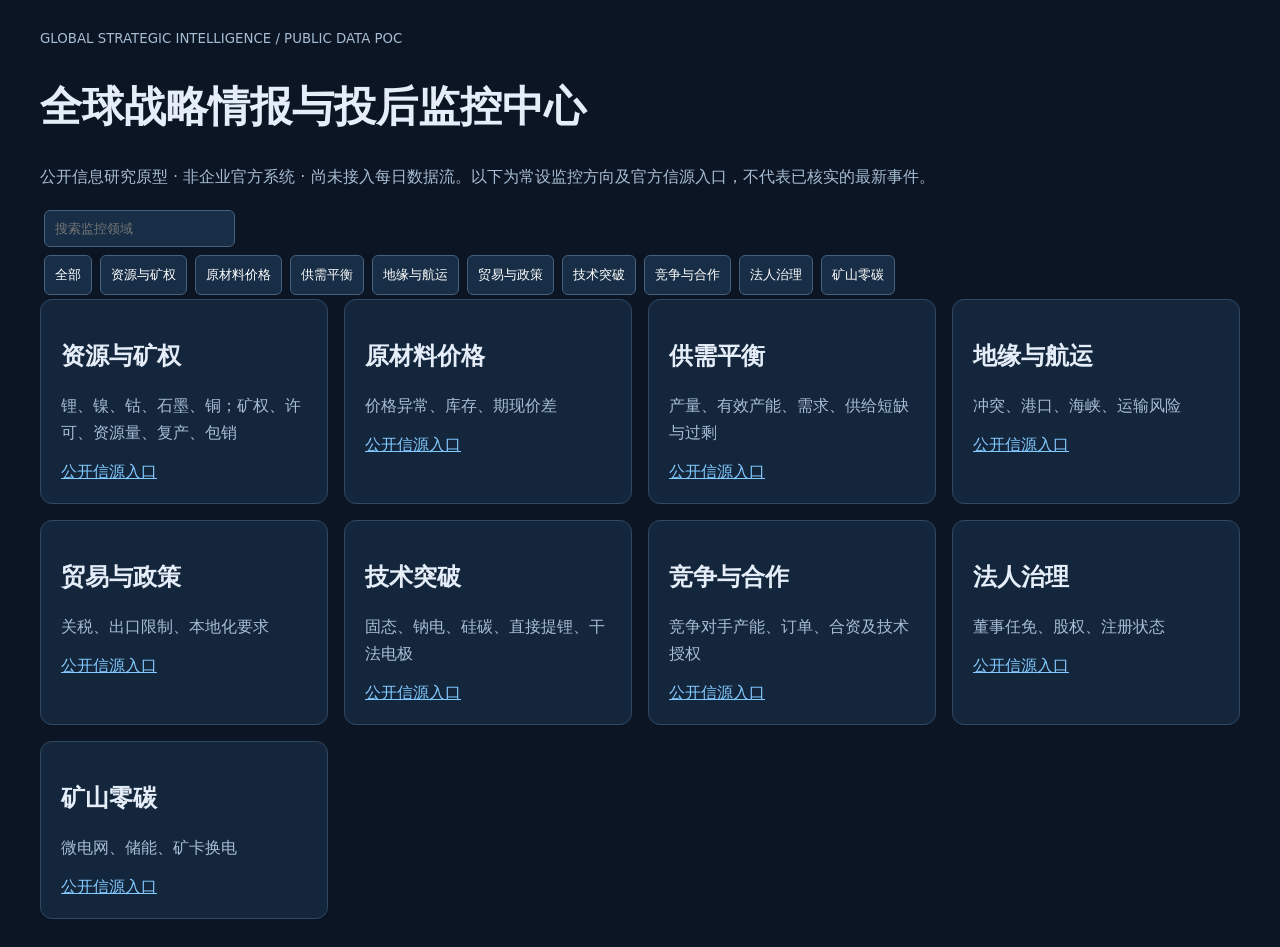
==== index.html @ 92209fee "Initialize public strategic intelligence dashboard" ====
<!doctype html><html lang="zh-CN"><meta charset="utf-8"><meta name="viewport" content="width=device-width,initial-scale=1"><title>全球战略情报中心</title><style>body{background:#0b1524;color:#e4edf8;font:16px system-ui;margin:0}main{max-width:1200px;margin:auto;padding:28px}small,p{color:#a8bdd3;line-height:1.7}h1{font-size:clamp(25px,4vw,42px)}section{display:grid;grid-template-columns:repeat(auto-fit,minmax(260px,1fr));gap:16px}article{background:#14263c;border:1px solid #304962;padding:20px;border-radius:12px}a{color:#83caff}button,input{background:#182e46;color:white;border:1px solid #45617e;padding:10px;border-radius:6px;margin:4px}button{cursor:pointer}</style><main><small>GLOBAL STRATEGIC INTELLIGENCE / PUBLIC DATA POC</small><h1>全球战略情报与投后监控中心</h1><p>公开信息研究原型 · 非企业官方系统 · 尚未接入每日数据流。以下为常设监控方向及官方信源入口，不代表已核实的最新事件。</p><input id="q" placeholder="搜索监控领域"><nav id="nav"></nav><section id="out"></section></main><script>const d=[['资源与矿权','锂、镍、钴、石墨、铜；矿权、许可、资源量、复产、包销','https://www.usgs.gov/centers/national-minerals-information-center'],['原材料价格','价格异常、库存、期现价差','https://www.metal.com/'],['供需平衡','产量、有效产能、需求、供给短缺与过剩','https://www.iea.org/'],['地缘与航运','冲突、港口、海峡、运输风险','https://portwatch.imf.org/'],['贸易与政策','关税、出口限制、本地化要求','https://www.wto.org/'],['技术突破','固态、钠电、硅碳、直接提锂、干法电极','https://www.energy.gov/'],['竞争与合作','竞争对手产能、订单、合资及技术授权','https://www.sec.gov/edgar/search/'],['法人治理','董事任免、股权、注册状态','https://find-and-update.company-information.service.gov.uk/'],['矿山零碳','微电网、储能、矿卡换电','https://www.iea.org/']];let t='全部';for(const n of ['全部',...d.map(x=>x[0])]){let b=document.createElement('button');b.textContent=n;b.onclick=()=>{t=n;render()};nav.append(b)}function render(){out.replaceChildren();for(const x of d.filter(x=>(t==='全部'||x[0]===t)&&x.join(' ').includes(q.value))){let a=document.createElement('article'),h=document.createElement('h2'),p=document.createElement('p'),l=document.createElement('a');h.textContent=x[0];p.textContent=x[1];l.href=x[2];l.textContent='公开信源入口';a.append(h,p,l);out.append(a)}}q.oninput=render;render()</script></html>
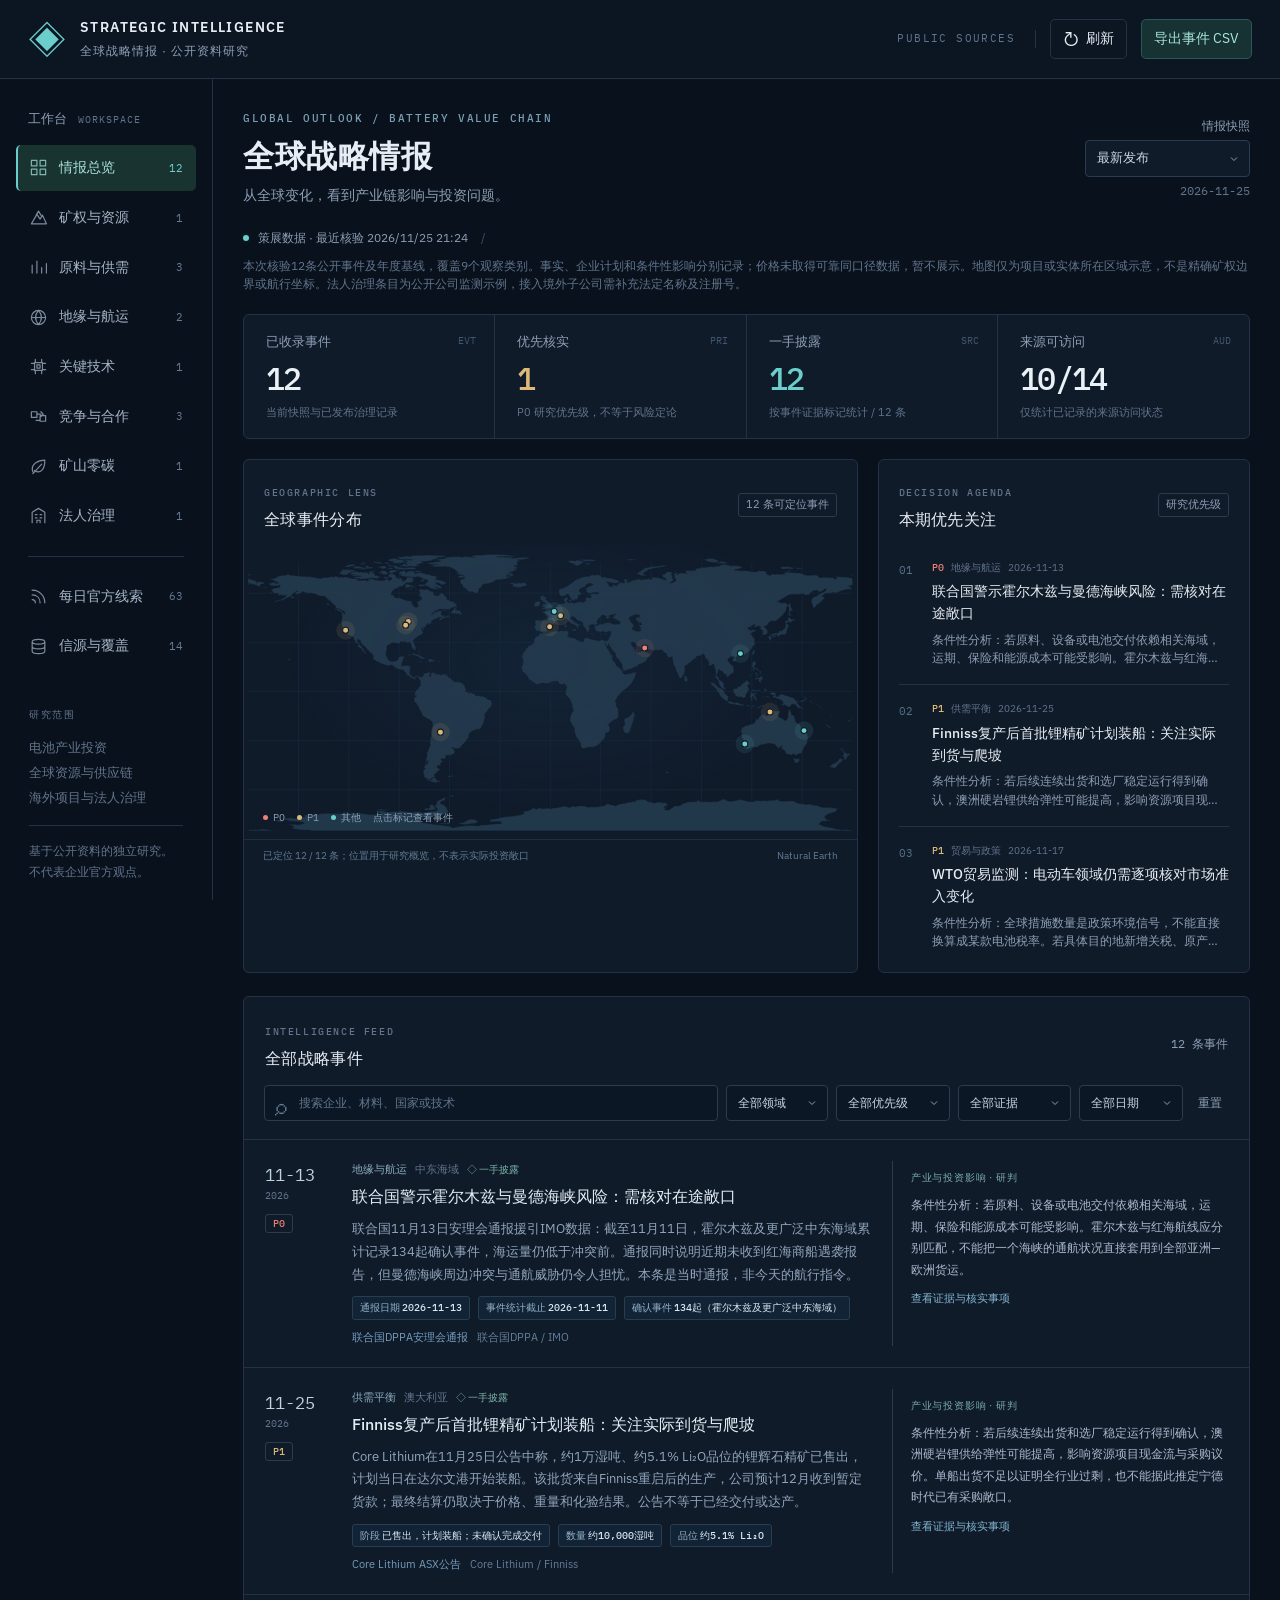
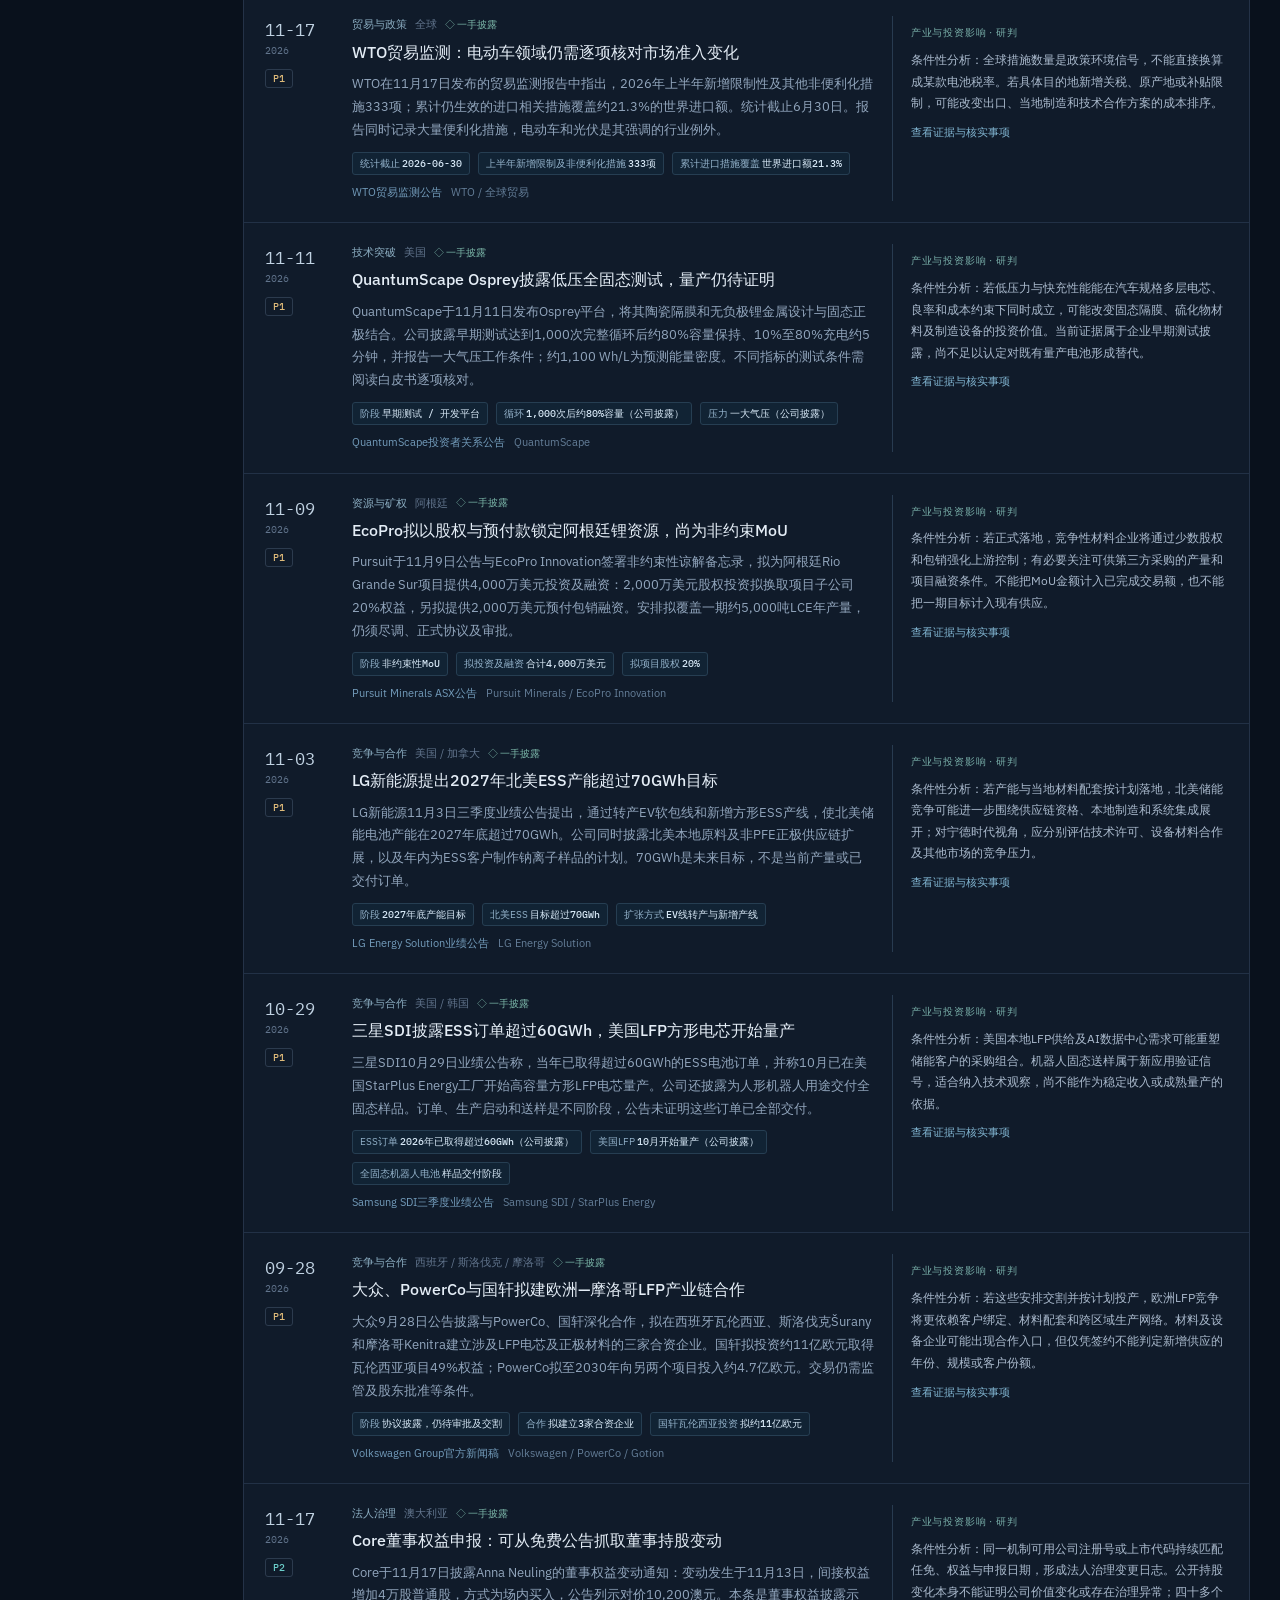
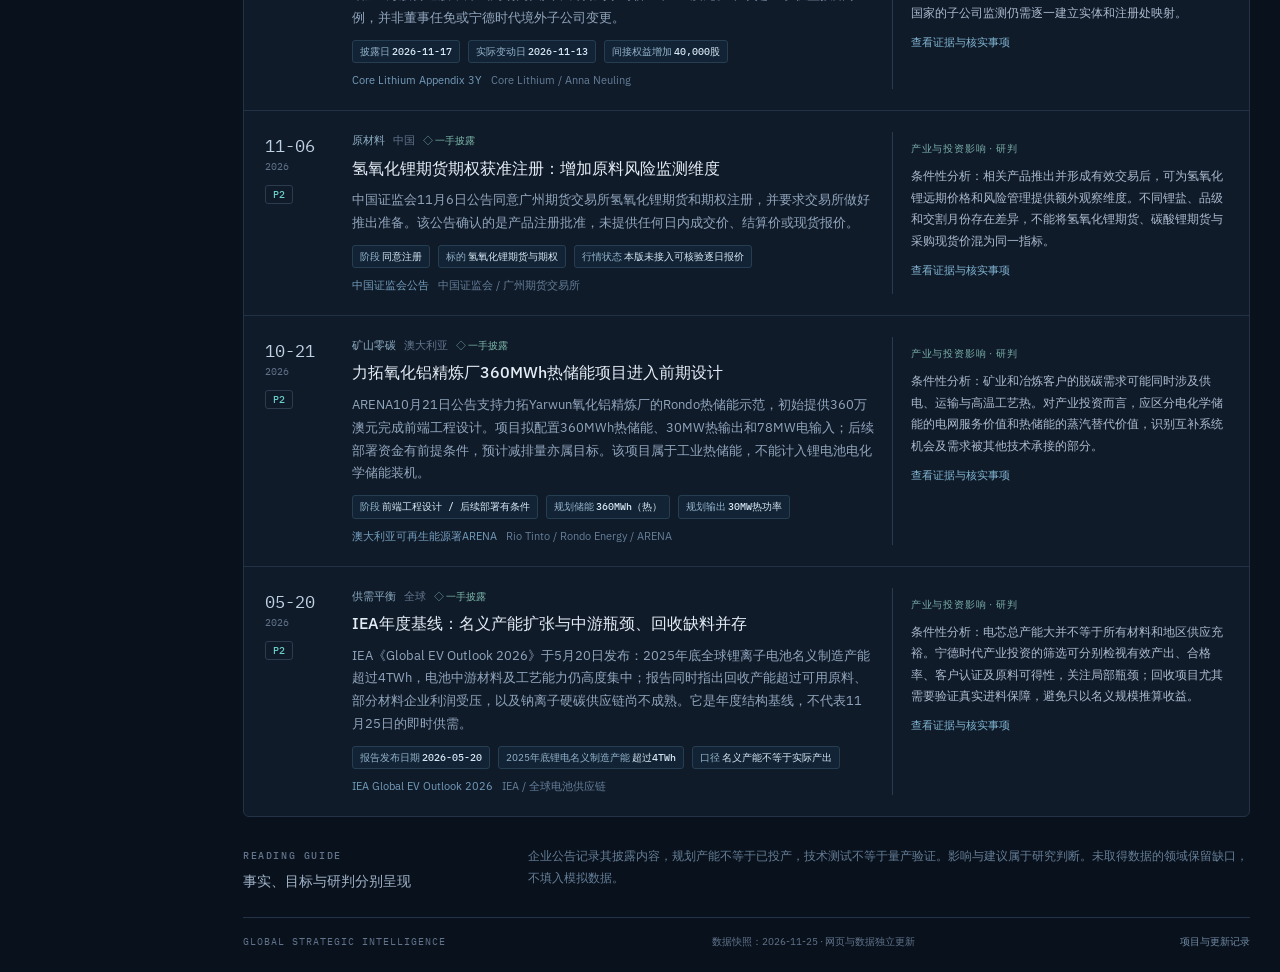
==== commit a804c9de: "Publish sourced strategic intelligence dashboard and daily public feeds" ====
--- a/index.html
+++ b/index.html
@@ -1 +1,61 @@
-<!doctype html><html lang="zh-CN"><meta charset="utf-8"><meta name="viewport" content="width=device-width,initial-scale=1"><title>全球战略情报中心</title><style>body{background:#0b1524;color:#e4edf8;font:16px system-ui;margin:0}main{max-width:1200px;margin:auto;padding:28px}small,p{color:#a8bdd3;line-height:1.7}h1{font-size:clamp(25px,4vw,42px)}section{display:grid;grid-template-columns:repeat(auto-fit,minmax(260px,1fr));gap:16px}article{background:#14263c;border:1px solid #304962;padding:20px;border-radius:12px}a{color:#83caff}button,input{background:#182e46;color:white;border:1px solid #45617e;padding:10px;border-radius:6px;margin:4px}button{cursor:pointer}</style><main><small>GLOBAL STRATEGIC INTELLIGENCE / PUBLIC DATA POC</small><h1>全球战略情报与投后监控中心</h1><p>公开信息研究原型 · 非企业官方系统 · 尚未接入每日数据流。以下为常设监控方向及官方信源入口，不代表已核实的最新事件。</p><input id="q" placeholder="搜索监控领域"><nav id="nav"></nav><section id="out"></section></main><script>const d=[['资源与矿权','锂、镍、钴、石墨、铜；矿权、许可、资源量、复产、包销','https://www.usgs.gov/centers/national-minerals-information-center'],['原材料价格','价格异常、库存、期现价差','https://www.metal.com/'],['供需平衡','产量、有效产能、需求、供给短缺与过剩','https://www.iea.org/'],['地缘与航运','冲突、港口、海峡、运输风险','https://portwatch.imf.org/'],['贸易与政策','关税、出口限制、本地化要求','https://www.wto.org/'],['技术突破','固态、钠电、硅碳、直接提锂、干法电极','https://www.energy.gov/'],['竞争与合作','竞争对手产能、订单、合资及技术授权','https://www.sec.gov/edgar/search/'],['法人治理','董事任免、股权、注册状态','https://find-and-update.company-information.service.gov.uk/'],['矿山零碳','微电网、储能、矿卡换电','https://www.iea.org/']];let t='全部';for(const n of ['全部',...d.map(x=>x[0])]){let b=document.createElement('button');b.textContent=n;b.onclick=()=>{t=n;render()};nav.append(b)}function render(){out.replaceChildren();for(const x of d.filter(x=>(t==='全部'||x[0]===t)&&x.join(' ').includes(q.value))){let a=document.createElement('article'),h=document.createElement('h2'),p=document.createElement('p'),l=document.createElement('a');h.textContent=x[0];p.textContent=x[1];l.href=x[2];l.textContent='公开信源入口';a.append(h,p,l);out.append(a)}}q.oninput=render;render()</script></html>+<!doctype html>
+<html lang="zh-CN">
+<head>
+  <meta charset="utf-8">
+  <meta name="viewport" content="width=device-width,initial-scale=1">
+  <meta name="color-scheme" content="dark">
+  <meta name="description" content="面向电池产业投资的公开信息研究仪表盘，覆盖矿产、原料、航运、技术、竞争合作与法人治理。">
+  <title>全球战略情报 · Global Strategic Intelligence</title>
+  <link rel="icon" href="assets/favicon.svg" type="image/svg+xml">
+  <link rel="stylesheet" href="styles.css">
+  <script src="app.js" defer></script>
+</head>
+<body>
+  <a class="skip" href="#main">跳转至内容</a>
+  <header class="topbar">
+    <a class="brand" href="./" aria-label="全球战略情报首页"><span class="brand-mark" aria-hidden="true">◈</span><span><strong>STRATEGIC INTELLIGENCE</strong><small>全球战略情报 · 公开资料研究</small></span></a>
+    <div class="top-actions"><span class="public-label">PUBLIC SOURCES</span><button class="icon-button" id="refresh" title="重新读取最新数据"><span aria-hidden="true">↻</span><span>刷新</span></button><button id="export" class="export-button">导出事件 CSV</button></div>
+  </header>
+  <div class="app-shell">
+    <aside class="sidebar" aria-label="栏目导航">
+      <div class="nav-caption">工作台 <span>WORKSPACE</span></div>
+      <nav id="sections" class="sections"></nav>
+      <div class="sidebar-bottom"><span class="small-kicker">研究范围</span><p>电池产业投资<br>全球资源与供应链<br>海外项目与法人治理</p><div class="sidebar-rule"></div><small>基于公开资料的独立研究。<br>不代表企业官方观点。</small></div>
+    </aside>
+    <main id="main" class="main">
+      <section class="page-head">
+        <div><div class="eyebrow">GLOBAL OUTLOOK / BATTERY VALUE CHAIN</div><h1>全球战略情报</h1><p class="subtitle">从全球变化，看到产业链影响与投资问题。</p></div>
+        <div class="snapshot-control"><label for="snapshot">情报快照</label><select id="snapshot"><option value="latest">最新发布</option></select><span id="asof" class="mono">正在读取…</span></div>
+      </section>
+      <div id="notice" class="notice" role="status" hidden></div>
+      <div id="freshness" class="freshness"><span class="status-dot"></span><span id="freshness-text">正在读取已发布数据</span><span class="freshness-divider">/</span><span id="scope-note">所有事件保留原始来源</span></div>
+      <section id="stats" class="stats" aria-label="快照概览"></section>
+      <section id="overview" class="overview">
+        <div class="panel map-panel">
+          <div class="panel-head"><div><span class="small-kicker">GEOGRAPHIC LENS</span><h2>全球事件分布</h2></div><span id="map-count" class="tag">公开事件</span></div>
+          <div class="world-map"><svg id="map" viewBox="0 0 840 410" role="img" aria-label="已取得地理位置的公开事件分布图"><g id="graticule"></g><g id="land"></g><g id="markers"></g></svg><div class="map-legend"><span><i class="legend-dot red"></i>P0</span><span><i class="legend-dot amber"></i>P1</span><span><i class="legend-dot cyan"></i>其他</span><span>点击标记查看事件</span></div></div>
+          <div class="map-foot"><span id="map-note">仅绘制有明确地理坐标的记录</span><span>Natural Earth</span></div>
+        </div>
+        <div class="panel priorities-panel"><div class="panel-head"><div><span class="small-kicker">DECISION AGENDA</span><h2>本期优先关注</h2></div><span class="tag">研究优先级</span></div><div id="priorities"></div></div>
+      </section>
+      <section class="panel workspace-panel">
+        <div class="workspace-top"><div><span class="small-kicker" id="section-kicker">INTELLIGENCE FEED</span><h2 id="section-title">全部战略事件</h2></div><div id="result-count" class="result-count"></div></div>
+        <form id="filters" class="filters" role="search">
+          <div class="search-wrap"><span aria-hidden="true">⌕</span><input id="search" type="search" autocomplete="off" placeholder="搜索企业、材料、国家或技术" aria-label="搜索情报"></div>
+          <select id="category" aria-label="按领域筛选"><option value="">全部领域</option></select>
+          <select id="priority" aria-label="按研究优先级筛选"><option value="">全部优先级</option><option value="P0">P0 · 优先核实</option><option value="P1">P1 · 重点研究</option><option value="P2">P2 · 持续观察</option></select>
+          <select id="evidence" aria-label="按证据筛选"><option value="">全部证据</option><option value="primary">一手披露</option><option value="other">其他 / 待核验</option></select>
+          <select id="period" aria-label="按披露时间筛选"><option value="all">全部日期</option><option value="7">快照前7日</option><option value="30">快照前30日</option><option value="90">快照前90日</option></select>
+          <button id="reset" type="button" class="reset-button">重置</button>
+        </form>
+        <div id="content" class="content"><div class="loading-state"><div class="spinner"></div><p>正在读取公开信息快照…</p></div></div>
+      </section>
+      <section id="research-note" class="research-note"><div><span class="small-kicker">READING GUIDE</span><h3>事实、目标与研判分别呈现</h3></div><p>企业公告记录其披露内容，规划产能不等于已投产，技术测试不等于量产验证。影响与建议属于研究判断。未取得数据的领域保留缺口，不填入模拟数据。</p></section>
+      <footer class="footer"><span>GLOBAL STRATEGIC INTELLIGENCE</span><span id="footer-date">公开数据 · 来源可追溯</span><a href="https://github.com/ShawnZUW/Global-Strategic-Intelligence" target="_blank" rel="noopener noreferrer">项目与更新记录</a></footer>
+    </main>
+  </div>
+  <div id="drawer-backdrop" class="drawer-backdrop" hidden></div>
+  <aside id="drawer" class="drawer" role="dialog" aria-modal="true" aria-labelledby="drawer-title" hidden><button id="drawer-close" class="drawer-close" aria-label="关闭详情">×</button><div id="drawer-body"></div></aside>
+  <noscript><p class="noscript">此页面需要 JavaScript 读取数据。可直接打开 <a href="data/latest.json">最新公开数据 JSON</a>。</p></noscript>
+</body>
+</html>
--- a/styles.css
+++ b/styles.css
@@ -0,0 +1,9 @@
+@import url('https://fonts.googleapis.com/css2?family=IBM+Plex+Sans:wght@400;500;600;700&family=IBM+Plex+Mono:wght@400;500;600&display=swap');
+:root{--bg:#09111c;--panel:#101b2a;--panel2:#132133;--ink:#e7edf5;--muted:#8d9fb5;--faint:#61748c;--line:#243247;--accent:#6bceca;--blue:#80b7ea;--red:#ed8178;--amber:#ddb979;--font:'IBM Plex Sans',-apple-system,BlinkMacSystemFont,'PingFang SC','Microsoft YaHei',sans-serif;--mono:'IBM Plex Mono',ui-monospace,SFMono-Regular,monospace}
+*{box-sizing:border-box}html{scroll-behavior:smooth}body{margin:0;background:var(--bg);color:var(--ink);font-family:var(--font);font-size:16px;line-height:1.55}button,input,select{font:inherit}button,a,input,select{-webkit-tap-highlight-color:transparent}button,a,select{touch-action:manipulation}button{cursor:pointer}button:focus-visible,a:focus-visible,input:focus-visible,select:focus-visible{outline:2px solid var(--accent);outline-offset:3px}a{color:var(--blue);text-decoration:none}a:hover{text-decoration:underline}button{color:var(--ink)}[hidden]{display:none!important}.skip{position:absolute;left:20px;top:-80px;z-index:50;padding:12px;background:var(--accent);color:var(--bg)}.skip:focus{top:10px}.topbar{height:79px;border-bottom:1px solid var(--line);display:flex;align-items:center;justify-content:space-between;padding:0 28px;gap:20px;background:#0c1623;position:sticky;top:0;z-index:15}.brand{display:flex;align-items:center;gap:14px;color:var(--ink);text-decoration:none!important}.brand-mark{font-size:38px;color:var(--accent);line-height:1}.brand strong{display:block;font-size:14px;letter-spacing:1.4px;font-weight:600}.brand small{display:block;color:var(--muted);font-size:12px;letter-spacing:1px;margin-top:3px}.top-actions{display:flex;align-items:center;gap:14px}.public-label{font-family:var(--mono);font-size:11px;letter-spacing:1.4px;color:var(--faint);border-right:1px solid var(--line);padding-right:20px}.icon-button,.export-button{display:flex;align-items:center;gap:7px;border:1px solid var(--line);border-radius:5px;background:transparent;padding:8px 12px;font-size:14px}.icon-button span:first-child{font-size:20px;line-height:1}.icon-button:hover,.export-button:hover{background:var(--panel2);border-color:#456078}.export-button{background:#163232;color:#a9e5df;border-color:#2b5757}.export-button:disabled{cursor:wait;opacity:.5}.app-shell{display:grid;grid-template-columns:213px minmax(0,1fr);max-width:1880px;margin:auto}.sidebar{border-right:1px solid var(--line);padding:30px 16px 22px;position:sticky;top:79px;height:calc(100vh - 79px);display:flex;flex-direction:column}.nav-caption{font-size:13px;color:var(--muted);padding:0 12px 16px}.nav-caption span{font-family:var(--mono);font-size:10px;color:var(--faint);margin-left:8px;letter-spacing:1px}.sections{display:flex;flex-direction:column;gap:4px}.nav-item{width:100%;display:flex;align-items:center;gap:11px;border:0;background:none;padding:12px 13px;border-radius:5px;text-align:left;color:#a6b5c8;font-size:14px;white-space:nowrap}.nav-item .nav-icon{width:19px;height:19px;opacity:.75;flex:0 0 auto}.nav-item .nav-count{margin-left:auto;font:11px var(--mono);color:#647b93}.nav-item:hover{background:#132133;color:var(--ink)}.nav-item.active{background:#193331;color:#a7e2d9;border-left:2px solid var(--accent);padding-left:11px}.nav-item.active .nav-count{color:var(--accent)}.nav-divider{height:1px;background:var(--line);margin:13px 12px}.sidebar-bottom{margin-top:auto;padding:35px 13px 0;color:var(--faint);font-size:13px}.sidebar-bottom p{font-size:13px;line-height:1.9;margin:12px 0}.sidebar-bottom small{font-size:12px;line-height:1.7}.sidebar-rule{height:1px;background:var(--line);margin:15px 0}.main{padding:31px 30px 0;min-width:0}.page-head{display:flex;justify-content:space-between;align-items:center;gap:20px;margin-bottom:22px}.eyebrow,.small-kicker{font-size:10px;font-family:var(--mono);letter-spacing:1.6px;color:var(--faint);font-weight:500}.eyebrow{color:#7a9eb2;font-size:11px;margin-bottom:9px}h1{font-size:31px;line-height:1.3;margin:0;font-weight:600;letter-spacing:.5px}.subtitle{font-size:14px;color:var(--muted);margin:9px 0 0}.snapshot-control{display:flex;flex-direction:column;align-items:flex-end;gap:5px}.snapshot-control label{font-size:12px;color:var(--muted)}.snapshot-control select{min-width:165px;background-color:var(--panel);font-size:13px;padding-top:7px;padding-bottom:7px}.mono{font-family:var(--mono);font-size:12px;color:var(--faint)}.freshness{font-size:12px;color:var(--muted);display:flex;align-items:center;gap:9px;flex-wrap:wrap;margin-bottom:20px;min-height:19px}.status-dot{height:6px;width:6px;border-radius:50%;background:var(--accent);box-shadow:0 0 9px #6bceca26}.freshness-divider{color:#3c5066;margin:0 4px}#scope-note{color:var(--faint)}.notice{font-size:14px;line-height:1.7;background:#3a2b1d;border:1px solid #655036;color:#e5c78e;padding:12px 16px;border-radius:5px;margin-bottom:15px}.stats{display:grid;grid-template-columns:repeat(4,minmax(0,1fr));gap:0;border:1px solid var(--line);background:var(--panel);border-radius:6px;overflow:hidden;margin-bottom:20px;min-height:117px}.stat{padding:17px 22px;border-right:1px solid var(--line);position:relative}.stat:last-child{border-right:0}.stat-label{font-size:13px;color:var(--muted)}.stat-value{font:500 32px/1.25 var(--mono);letter-spacing:-1.6px;color:#eaf1f6;margin:6px 0}.stat-value.accent{color:var(--accent)}.stat-value.amber{color:var(--amber)}.stat-note{font-size:11px;color:var(--faint)}.stat-code{position:absolute;right:18px;top:19px;font:10px var(--mono);color:#41576d}.overview{display:grid;grid-template-columns:minmax(0,1.65fr) minmax(290px,1fr);gap:20px;margin-bottom:23px}.panel{border:1px solid var(--line);background:var(--panel);border-radius:6px;overflow:hidden}.panel-head{display:flex;align-items:center;justify-content:space-between;padding:18px 20px 12px;gap:10px}.panel h2{font-size:16px;letter-spacing:.3px;margin:4px 0 0;font-weight:500}.tag{font-size:11px;line-height:1.6;color:var(--muted);border:1px solid #2a3b50;padding:2px 7px;border-radius:3px;white-space:nowrap}.world-map{position:relative;min-height:230px;background:radial-gradient(ellipse at 50% 40%,#17304766,transparent 60%);padding:0 4px}.world-map svg{width:100%;height:auto;display:block}.world-map #land path{fill:#263d51;stroke:#132437;stroke-width:.5;opacity:.84}.world-map #graticule path{fill:none;stroke:#21405a;stroke-width:.6;opacity:.6}.map-point{cursor:pointer;outline:none}.map-point .halo{opacity:.1}.map-point:hover .halo,.map-point:focus .halo{opacity:.3}.map-point:hover .core,.map-point:focus .core{stroke:white;stroke-width:2}.map-legend{position:absolute;bottom:13px;left:19px;display:flex;gap:12px;flex-wrap:wrap;font-size:10px;color:#8ba3ba;pointer-events:none}.map-legend span{display:flex;align-items:center;gap:5px}.legend-dot{height:5px;width:5px;display:inline-block;border-radius:50%}.legend-dot.red{background:var(--red)}.legend-dot.amber{background:var(--amber)}.legend-dot.cyan{background:var(--accent)}.map-foot{border-top:1px solid #1c2e42;display:flex;align-items:center;justify-content:space-between;gap:10px;padding:8px 19px;font-size:10px;color:#617a92}.priorities-panel{display:flex;flex-direction:column}#priorities{padding:0 20px 5px;flex:1}.priority-item{padding:16px 0;border-bottom:1px solid var(--line);display:grid;grid-template-columns:23px 1fr;gap:10px}.priority-item:last-child{border-bottom:0}.priority-rank{font:11px var(--mono);color:#577087;padding-top:3px}.priority-meta{font-size:10px;color:var(--faint);display:flex;align-items:center;gap:7px;margin-bottom:5px}.priority-title{font-size:14px;color:var(--ink);display:block;background:none;border:0;padding:0;text-align:left;line-height:1.6;font-weight:500}.priority-title:hover{color:var(--accent)}.priority-item p{font-size:12px;color:var(--muted);margin:6px 0 0;display:-webkit-box;-webkit-line-clamp:2;-webkit-box-orient:vertical;overflow:hidden}.priority-label{font:10px var(--mono);font-weight:500}.priority-label.P0{color:var(--red)}.priority-label.P1{color:var(--amber)}.priority-label.P2{color:var(--accent)}.workspace-top{display:flex;justify-content:space-between;align-items:center;padding:20px 21px 14px;gap:15px}.result-count{font-size:12px;color:var(--muted);font-family:var(--mono)}.filters{display:flex;align-items:center;gap:8px;padding:0 20px 18px;flex-wrap:wrap;border-bottom:1px solid var(--line)}input,select{color:#c9d6e5;background:#0c1725;border:1px solid #2b3b50;border-radius:4px;min-height:36px;outline:none}input:hover,select:hover{border-color:#46627c}select{appearance:none;padding:7px 29px 7px 11px;font-size:12px;background-image:url("data:image/svg+xml,%3Csvg xmlns='http://www.w3.org/2000/svg' width='12' height='12' viewBox='0 0 12 12'%3E%3Cpath d='m3 4.5 3 3 3-3' fill='none' stroke='%238d9fb5'/%3E%3C/svg%3E");background-position:right 9px center;background-repeat:no-repeat}.search-wrap{position:relative;min-width:210px;flex:1}.search-wrap span{position:absolute;left:11px;top:3px;font-size:23px;color:#637b94}.search-wrap input{font-size:12px;width:100%;padding:8px 11px 8px 34px}.search-wrap input::placeholder{color:#60758b}.reset-button{background:none;border:0;font-size:12px;color:var(--muted);padding:7px}.reset-button:hover{color:var(--accent)}.event-row{padding:21px;display:grid;grid-template-columns:70px minmax(0,1.4fr) minmax(220px,.9fr);gap:17px;border-bottom:1px solid #223146}.event-row:last-child{border-bottom:0}.event-row:hover{background:#132032}.event-stamp{padding-top:3px}.event-stamp .day{font:17px var(--mono);color:#c0d2e2}.event-stamp .year{font:10px var(--mono);color:var(--faint);margin-top:3px}.event-stamp .priority-label{display:inline-block;margin-top:12px;padding:2px 7px;border:1px solid #2c3b4e;border-radius:3px}.event-meta{display:flex;gap:8px;align-items:center;flex-wrap:wrap;margin-bottom:6px;font-size:11px;color:var(--faint)}.category-chip{color:#8caec2}.evidence-chip{color:#7bb6a8;display:inline-flex;gap:4px;align-items:center;font-size:10px}.evidence-chip.other{color:#b39b78}.event-title{font-size:16px;font-weight:500;line-height:1.55;display:block;padding:0;border:0;text-align:left;background:none;color:#e4edf6}.event-title:hover{color:var(--accent)}.event-summary{color:#91a5bc;font-size:13px;line-height:1.75;margin:9px 0 10px}.event-source{font-size:11px;display:flex;align-items:center;gap:9px;flex-wrap:wrap}.event-source a{color:#739cbb}.event-source .entity{color:#647e98}.event-impact{border-left:1px solid #283b50;padding-left:18px;padding-top:2px}.event-impact .label{font-size:10px;letter-spacing:.8px;color:#79afa9}.event-impact p{margin:6px 0 0;font-size:12px;line-height:1.8;color:#aabacd}.event-detail-link{display:block;background:none;border:0;color:#82b6d2;font-size:11px;padding:10px 0 0}.metrics-inline{display:flex;flex-wrap:wrap;gap:8px;margin:9px 0}.metric-inline{font-size:10px;border:1px solid #263e52;background:#112334;padding:3px 7px;border-radius:3px;color:#94b3cb}.metric-inline b{font-family:var(--mono);font-weight:500;color:#d7e8f6}.empty-state{padding:50px 25px;text-align:center;color:var(--muted)}.empty-state h3{font-size:18px;color:var(--ink);font-weight:500;margin:10px}.empty-state p{font-size:14px;max-width:550px;margin:12px auto;line-height:1.8}.empty-mark{font-size:35px;color:#39536b}.loading-state{padding:60px;text-align:center;color:var(--muted);font-size:14px}.spinner{display:inline-block;width:22px;height:22px;border:2px solid #2e4055;border-top-color:var(--accent);border-radius:50%;animation:spin 1s linear infinite}@keyframes spin{to{transform:rotate(360deg)}}.section-intro{padding:17px 21px;font-size:13px;color:var(--muted);line-height:1.8;border-bottom:1px solid var(--line)}.section-intro strong{font-weight:500;color:#c4d6e5}.data-table-wrap{overflow-x:auto}.data-table{width:100%;border-collapse:collapse;white-space:normal}.data-table th{padding:13px 18px;color:#7790a8;font-size:11px;letter-spacing:.5px;font-weight:500;text-align:left;border-bottom:1px solid var(--line);background:#0d1928;white-space:nowrap}.data-table td{padding:16px 18px;border-bottom:1px solid #213146;font-size:13px;color:#a9bbcf;vertical-align:top}.data-table td:first-child{color:#d5e3ef;font-weight:500}.data-table tr:last-child td{border-bottom:0}.data-table .number{font-family:var(--mono);color:#dbeaf5;white-space:nowrap}.data-table .positive{color:var(--red)}.data-table .negative{color:var(--accent)}.data-table .date{font:11px var(--mono);white-space:nowrap;color:#7a93ac}.data-table a{font-size:12px}.data-table .source-note{max-width:420px;line-height:1.8}.source-status{display:inline-block;font-size:11px;padding:2px 7px;border:1px solid #315249;border-radius:3px;color:#8bcdb6;white-space:nowrap}.source-status.partial{border-color:#655234;color:#d2b879}.source-status.unavailable{border-color:#614444;color:#d6a2a2}.source-status.unknown{border-color:#35475a;color:#7e96ad}.category-overview{display:grid;grid-template-columns:repeat(auto-fit,minmax(170px,1fr));gap:12px;padding:19px 21px;border-bottom:1px solid var(--line)}.distribution-item{font-size:12px;min-width:0}.distribution-head{display:flex;justify-content:space-between;gap:10px;color:var(--muted);margin-bottom:6px}.distribution-head b{font:12px var(--mono);color:var(--ink)}.distribution-track{height:3px;background:#23354a}.distribution-track span{display:block;height:100%;background:#558d9e}.research-note{display:grid;grid-template-columns:260px 1fr;gap:25px;padding:24px 0;align-items:center}.research-note h3{font-size:14px;margin:5px 0 0;font-weight:500;color:#a2b5ca}.research-note p{font-size:12px;line-height:1.8;color:#657e97;margin:0}.footer{border-top:1px solid var(--line);display:flex;justify-content:space-between;gap:15px;flex-wrap:wrap;padding:16px 0 23px;font-size:10px;color:var(--faint)}.footer>span:first-child{font-family:var(--mono);letter-spacing:1px}.footer a{color:#718ba5}.drawer-backdrop{position:fixed;inset:0;background:#030a12aa;z-index:30;backdrop-filter:blur(3px)}.drawer{position:fixed;right:0;top:0;bottom:0;width:min(650px,94vw);background:#101d2c;border-left:1px solid #334d63;z-index:31;overflow-y:auto;padding:38px 35px;box-shadow:-20px 0 70px #0005}.drawer-close{position:absolute;top:14px;right:17px;width:35px;height:35px;border:1px solid var(--line);background:#18293c;border-radius:50%;font-size:25px;line-height:1}.drawer-head{padding-top:14px}.drawer h2{font-size:24px;line-height:1.6;letter-spacing:.2px;margin:15px 0 20px}.drawer-section{border-top:1px solid var(--line);padding:19px 0}.drawer-section h3{font-size:12px;color:var(--accent);letter-spacing:.7px;font-weight:500;margin:0 0 10px}.drawer-section p{font-size:15px;line-height:1.9;color:#b4c5d8;margin:0;white-space:pre-line}.drawer-section a{word-break:break-word;font-size:13px}.detail-grid{display:grid;grid-template-columns:1fr 1fr;gap:17px;padding:15px 0 22px}.detail-grid dt{font-size:11px;color:#6e89a2;margin-bottom:5px}.detail-grid dd{font-size:13px;color:#c0d4e5;margin:0;word-break:break-word}.drawer-note{padding:12px 14px;background:#192b3b;border-radius:4px;font-size:12px;color:#879db5;line-height:1.8;margin-top:15px}.drawer-metrics{display:grid;grid-template-columns:repeat(2,1fr);gap:10px;margin:15px 0}.drawer-metric{border:1px solid #2d465b;border-radius:4px;padding:13px}.drawer-metric small{display:block;color:#6c8ba4;font-size:11px}.drawer-metric b{display:block;font:500 22px var(--mono);color:#a2d2e7;margin-top:4px}.noscript{padding:20px;background:#352a1b;color:#e9c58f}.archive-label{color:var(--amber)}
+@media(min-width:1550px){.main{padding:36px 40px 0}.overview{grid-template-columns:minmax(0,1.85fr) minmax(340px,1fr)}.world-map{max-height:350px;overflow:hidden}.world-map svg{height:342px}.event-row{grid-template-columns:85px minmax(0,1.45fr) minmax(260px,1fr)}}
+@media(max-width:1220px){.app-shell{grid-template-columns:187px minmax(0,1fr)}.sidebar{padding-left:10px;padding-right:10px}.nav-item{font-size:13px}.main{padding:25px 21px 0}.overview{grid-template-columns:minmax(0,1.45fr) minmax(270px,1fr)}.stat{padding:17px}.stat-code{display:none}.stat-value{font-size:29px}.filters{gap:6px}.filters select{font-size:11px}.search-wrap{min-width:220px}.event-row{grid-template-columns:60px minmax(0,1fr);gap:14px}.event-impact{grid-column:2;border-left:0;border-top:1px solid #27394c;padding:10px 0 0}.event-impact p{font-size:12px;margin-top:4px}.event-detail-link{display:inline;margin-left:10px}.research-note{grid-template-columns:200px 1fr}.world-map{padding-top:14px;padding-bottom:14px}.priority-item{padding:12px 0}}
+@media(max-width:960px){.app-shell{display:block}.sidebar{position:relative;top:0;height:auto;display:block;border-right:0;border-bottom:1px solid var(--line);padding:10px 18px;background:#0d1725}.nav-caption,.sidebar-bottom,.nav-divider{display:none}.sections{flex-direction:row;overflow-x:auto;gap:6px;scrollbar-width:thin;scrollbar-color:#284054 transparent}.nav-item{width:auto;padding:9px 12px;font-size:13px}.nav-item.active{border-left:0;padding-left:12px;border-bottom:2px solid var(--accent)}.nav-icon{display:none}.nav-count{font-size:10px!important}.main{padding:23px 23px 0}.overview{grid-template-columns:minmax(0,1.3fr) minmax(270px,1fr)}.topbar{padding:0 22px}.public-label{display:none}.topbar{height:72px}.filters select{font-size:12px}.stat-value{font-size:28px}}
+@media(max-width:720px){.topbar{padding:0 15px;height:66px;gap:10px}.brand{gap:8px}.brand-mark{font-size:29px}.brand strong{font-size:10px;letter-spacing:1px}.brand small{font-size:10px;letter-spacing:0}.top-actions{gap:6px}.export-button{padding:7px 8px;font-size:11px}.icon-button{padding:7px 8px;font-size:11px}.icon-button span:last-child{display:none}.main{padding:21px 15px 0}.sidebar{padding:8px 10px}.nav-item{font-size:12px;gap:6px}.page-head{align-items:flex-start;margin-bottom:16px;gap:10px}.eyebrow{font-size:8px;letter-spacing:1px}h1{font-size:26px}.subtitle{font-size:12px;max-width:240px;line-height:1.7}.snapshot-control{gap:5px}.snapshot-control label{font-size:10px}.snapshot-control select{min-width:110px;width:110px;font-size:11px;min-height:31px;padding-left:8px}.snapshot-control .mono{font-size:10px}.freshness{font-size:10px;gap:6px;margin-bottom:15px}.freshness-divider{display:none}#scope-note{flex-basis:100%;margin-left:12px}.stats{grid-template-columns:repeat(2,minmax(0,1fr));margin-bottom:15px}.stat{padding:15px 17px}.stat:nth-child(2){border-right:0}.stat:nth-child(-n+2){border-bottom:1px solid var(--line)}.stat-label{font-size:12px}.stat-value{font-size:28px}.stat-note{font-size:10px}.overview{grid-template-columns:1fr;gap:15px}.world-map{min-height:190px;padding:0}.world-map svg{max-height:300px}.panel-head{padding:16px 17px 8px}.panel h2{font-size:15px}.priorities-panel .panel-head{padding-bottom:3px}#priorities{padding:0 17px 5px}.priority-item{grid-template-columns:22px 1fr;padding:13px 0}.priority-title{font-size:14px}.priority-item p{font-size:12px;-webkit-line-clamp:2}.priority-meta{font-size:11px}.workspace-top{padding:18px 17px 13px}.filters{padding:0 16px 15px;gap:7px}.search-wrap{flex-basis:100%;min-width:0}.search-wrap input{font-size:14px;min-height:40px}.filters select{font-size:11px;flex:1;min-width:calc(33.33% - 8px);padding-right:23px}.filters #category{min-width:calc(50% - 8px)}.filters #priority{min-width:calc(50% - 8px)}.filters .reset-button{font-size:11px}.event-row{padding:18px 16px;grid-template-columns:1fr;gap:10px;position:relative}.event-stamp{display:flex;gap:6px;align-items:center;padding:0}.event-stamp .day{font-size:12px}.event-stamp .year{font-size:10px;margin-top:0}.event-stamp .priority-label{margin:0 0 0 auto;font-size:10px;padding:1px 6px}.event-meta{font-size:11px}.event-title{font-size:16px;line-height:1.65}.event-summary{font-size:13px}.event-impact{grid-column:1}.event-impact p{font-size:12px;line-height:1.85}.event-source{font-size:11px}.event-detail-link{display:block;margin-left:0;font-size:12px;padding-top:8px}.research-note{display:block;padding:21px 2px}.research-note p{font-size:12px;margin-top:9px}.footer{font-size:10px;justify-content:flex-start;gap:8px 20px}.footer>span:first-child{flex-basis:100%}.drawer{width:100vw;padding:35px 24px}.drawer h2{font-size:22px}.drawer-section p{font-size:15px}.data-table td,.data-table th{padding:13px 15px;font-size:12px}.data-table{min-width:560px}.data-table .date{font-size:11px}.category-overview{padding:15px;grid-template-columns:1fr 1fr;gap:13px}.section-intro{padding:14px 16px;font-size:12px}.small-kicker{font-size:9px}.map-foot{font-size:9px}.notice{font-size:12px;padding:10px 13px}.result-count{font-size:11px}.tag{font-size:10px}}
+@media(prefers-reduced-motion:reduce){*{scroll-behavior:auto!important;animation:none!important;transition:none!important}}
+.feed-item{padding:20px 21px;border-bottom:1px solid var(--line)}.feed-item:last-child{border-bottom:0}.feed-title{color:#d4e3ef;font-size:15px;line-height:1.75;display:inline-block;margin:4px 0}.feed-title:hover{color:var(--accent)}.feed-dates{font-size:11px;color:var(--faint);margin-top:8px}.source-address{font-size:11px!important;color:var(--faint)!important;word-break:break-all;margin-top:10px!important}.drawer-section>a{display:block;margin:5px 0}
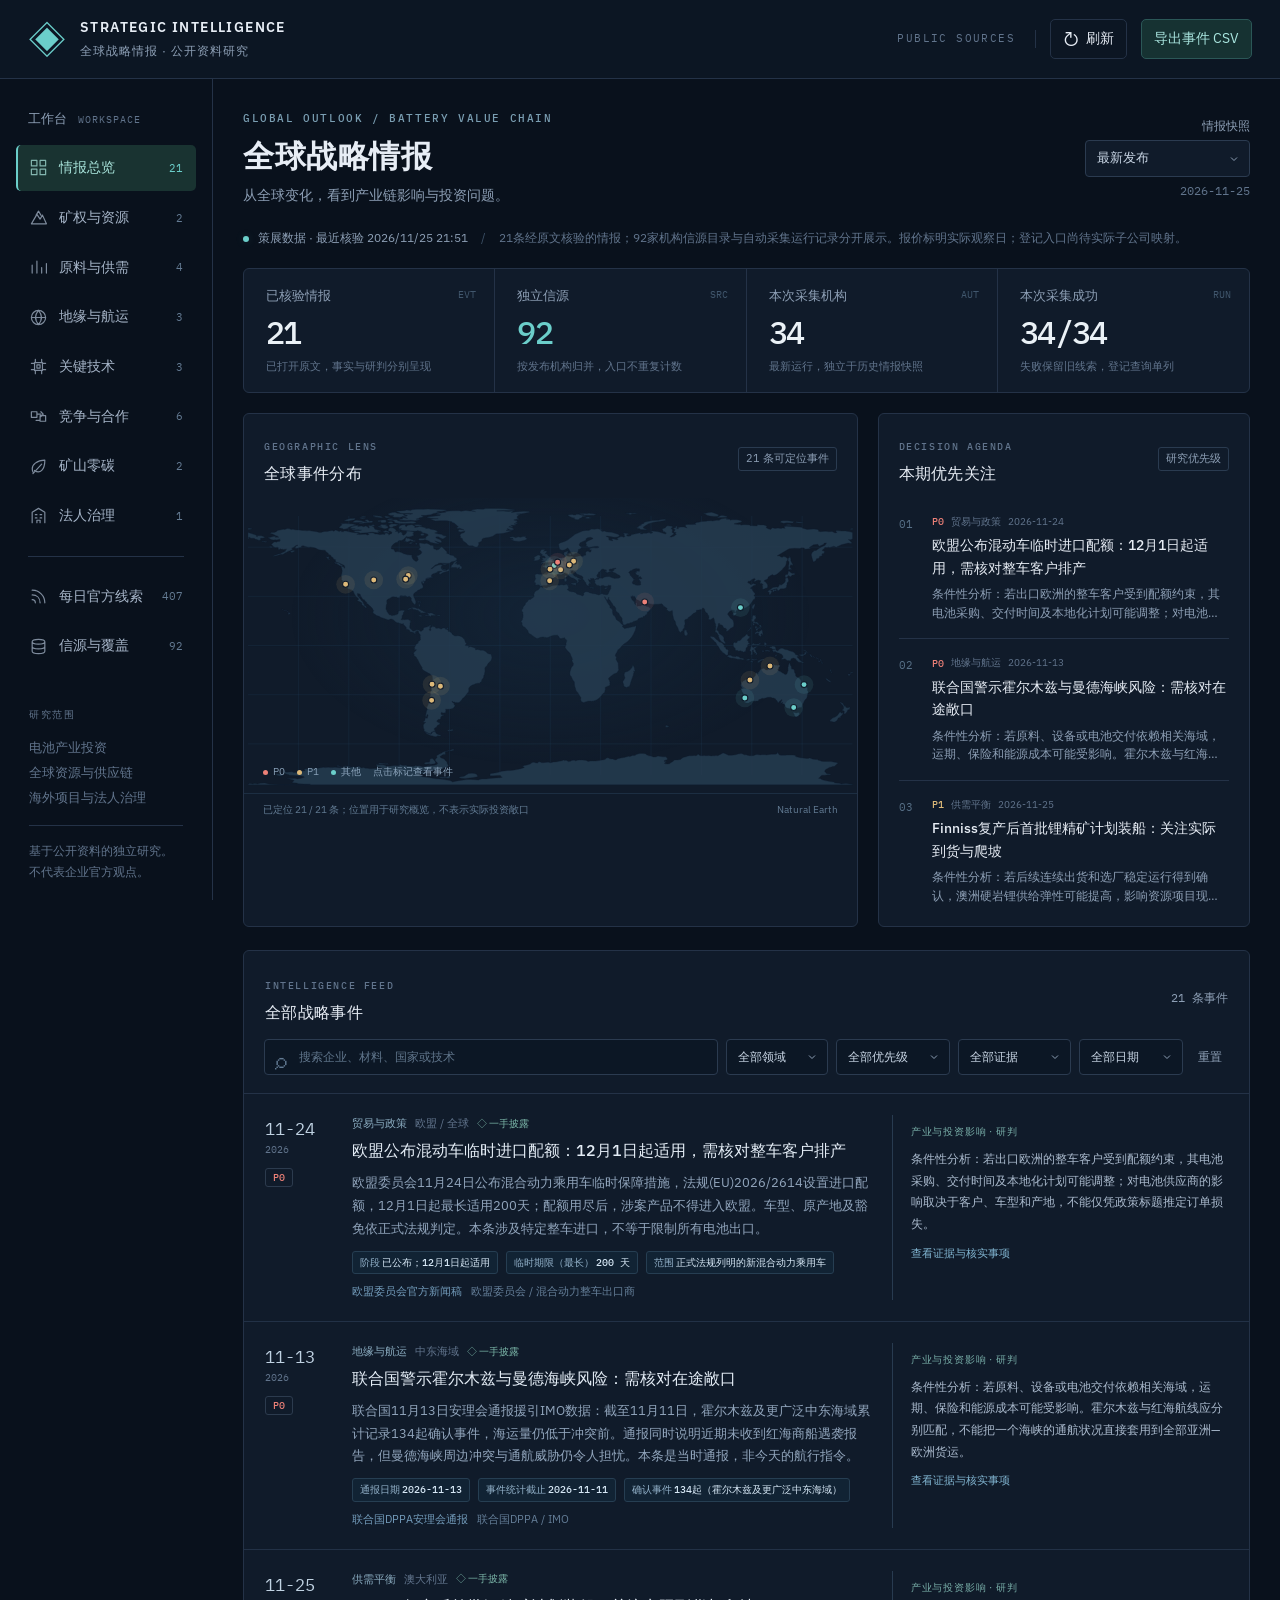
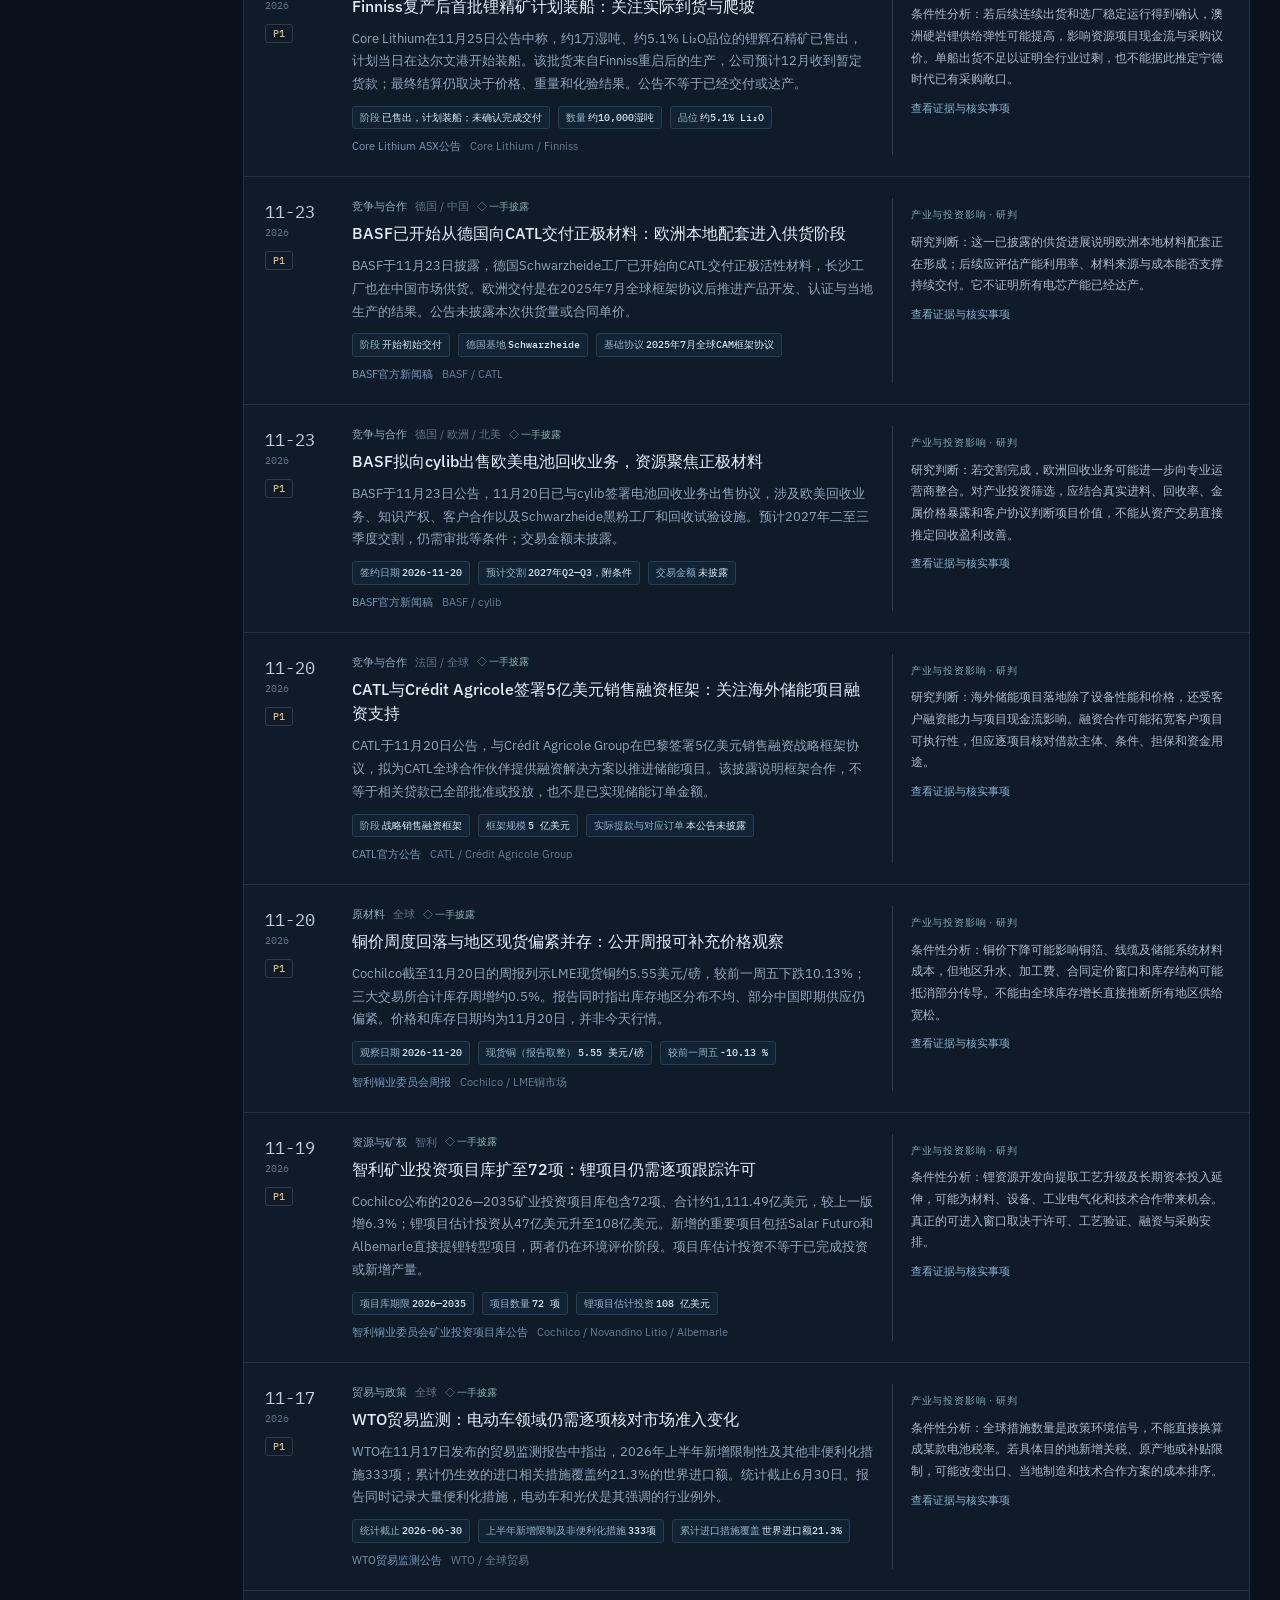
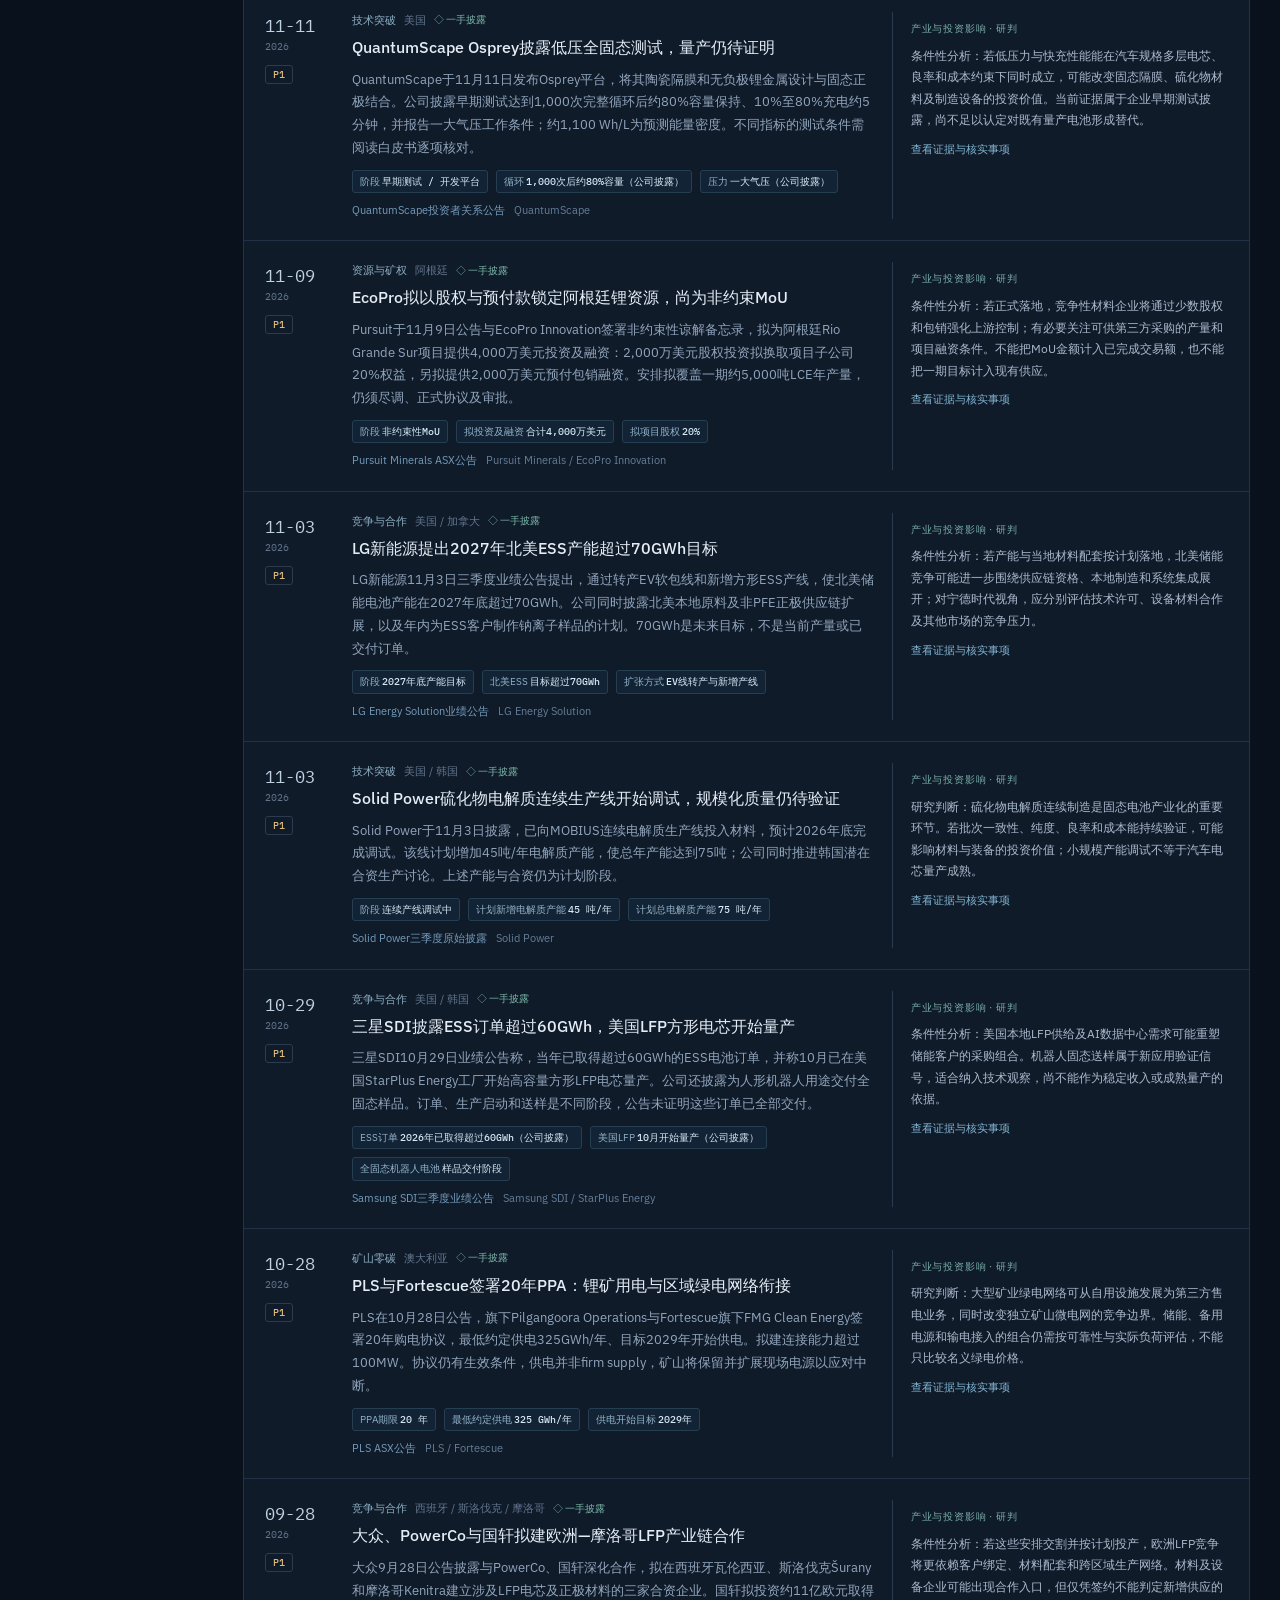
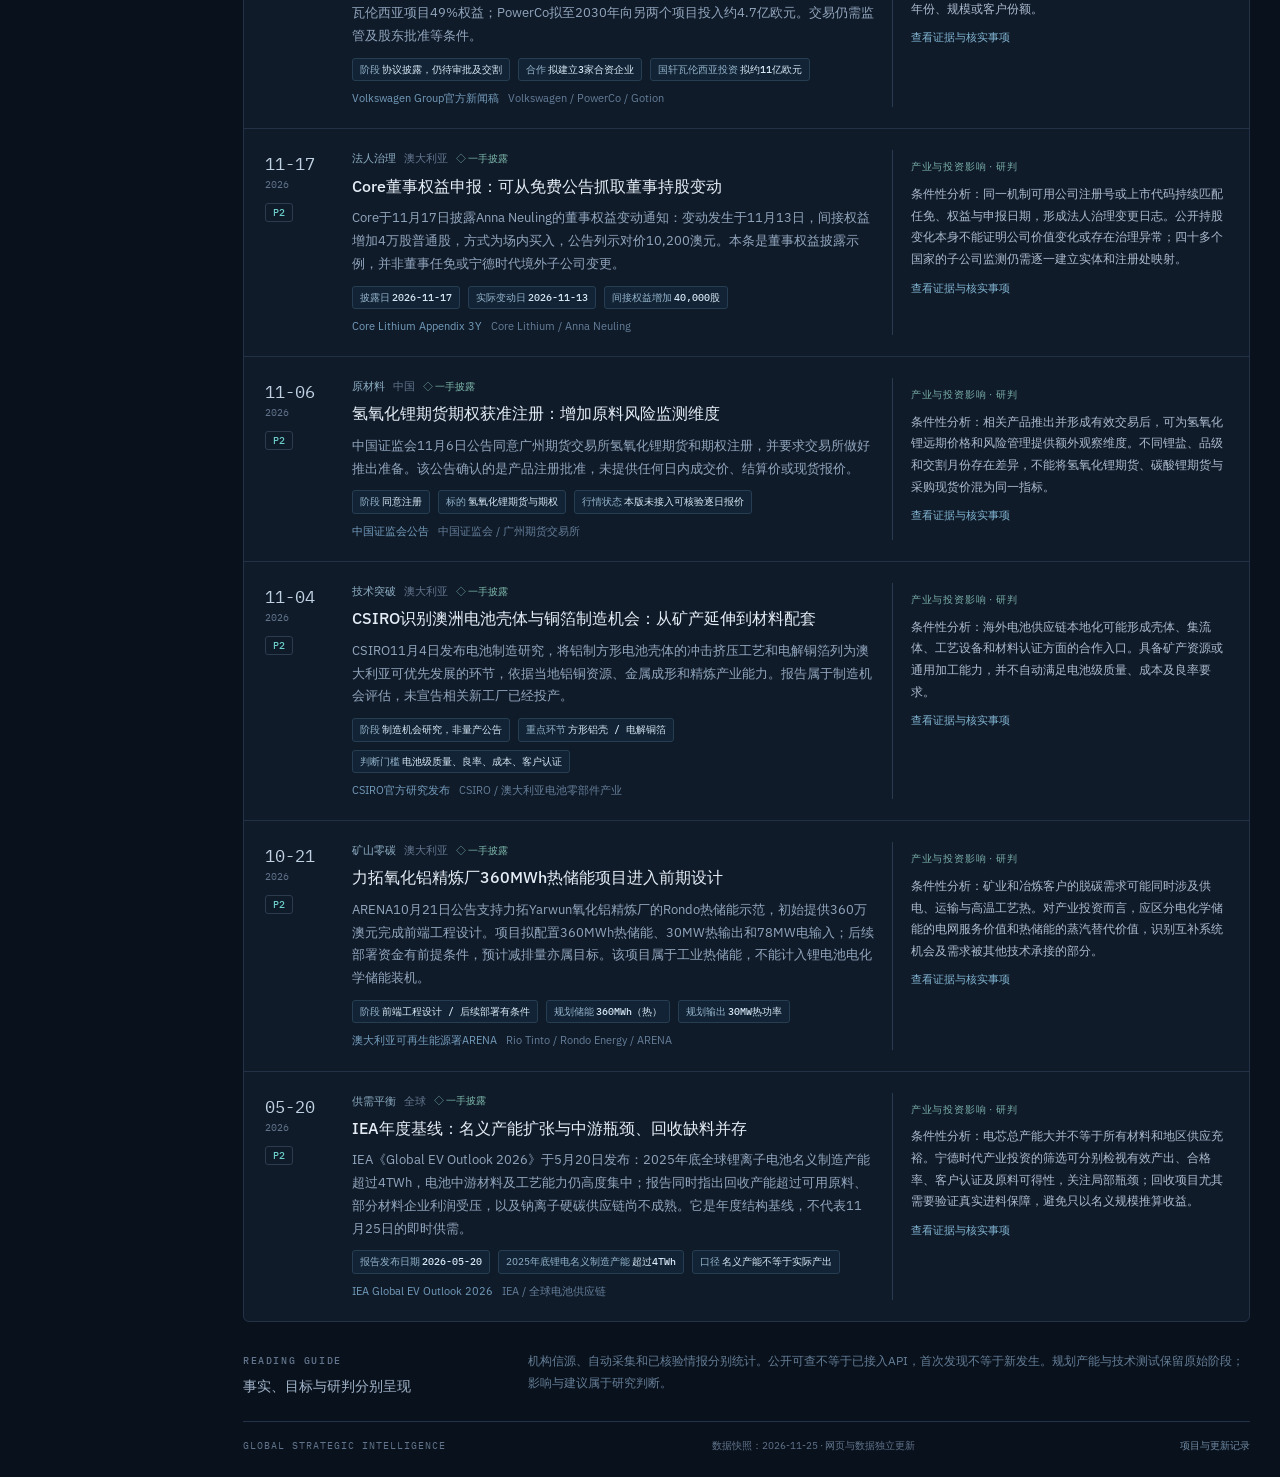
==== commit b9a89f42: "Expand to 92 official publishers and 34 daily collectors with source coverage audit" ====
--- a/index.html
+++ b/index.html
@@ -43,6 +43,8 @@
         <form id="filters" class="filters" role="search">
           <div class="search-wrap"><span aria-hidden="true">⌕</span><input id="search" type="search" autocomplete="off" placeholder="搜索企业、材料、国家或技术" aria-label="搜索情报"></div>
           <select id="category" aria-label="按领域筛选"><option value="">全部领域</option></select>
+          <select id="source-mode" aria-label="按信源接入方式筛选" hidden><option value="">全部接入方式</option><option value="auto">自动采集</option><option value="research">检索核验</option><option value="registry">待主体映射</option></select>
+          <select id="feed-source" aria-label="按采集机构筛选" hidden><option value="">全部采集机构</option></select>
           <select id="priority" aria-label="按研究优先级筛选"><option value="">全部优先级</option><option value="P0">P0 · 优先核实</option><option value="P1">P1 · 重点研究</option><option value="P2">P2 · 持续观察</option></select>
           <select id="evidence" aria-label="按证据筛选"><option value="">全部证据</option><option value="primary">一手披露</option><option value="other">其他 / 待核验</option></select>
           <select id="period" aria-label="按披露时间筛选"><option value="all">全部日期</option><option value="7">快照前7日</option><option value="30">快照前30日</option><option value="90">快照前90日</option></select>
@@ -50,7 +52,7 @@
         </form>
         <div id="content" class="content"><div class="loading-state"><div class="spinner"></div><p>正在读取公开信息快照…</p></div></div>
       </section>
-      <section id="research-note" class="research-note"><div><span class="small-kicker">READING GUIDE</span><h3>事实、目标与研判分别呈现</h3></div><p>企业公告记录其披露内容，规划产能不等于已投产，技术测试不等于量产验证。影响与建议属于研究判断。未取得数据的领域保留缺口，不填入模拟数据。</p></section>
+      <section id="research-note" class="research-note"><div><span class="small-kicker">READING GUIDE</span><h3>事实、目标与研判分别呈现</h3></div><p>机构信源、自动采集和已核验情报分别统计。公开可查不等于已接入API，首次发现不等于新发生。规划产能与技术测试保留原始阶段；影响与建议属于研究判断。</p></section>
       <footer class="footer"><span>GLOBAL STRATEGIC INTELLIGENCE</span><span id="footer-date">公开数据 · 来源可追溯</span><a href="https://github.com/ShawnZUW/Global-Strategic-Intelligence" target="_blank" rel="noopener noreferrer">项目与更新记录</a></footer>
     </main>
   </div>
--- a/styles.css
+++ b/styles.css
@@ -6,4 +6,5 @@
 @media(max-width:960px){.app-shell{display:block}.sidebar{position:relative;top:0;height:auto;display:block;border-right:0;border-bottom:1px solid var(--line);padding:10px 18px;background:#0d1725}.nav-caption,.sidebar-bottom,.nav-divider{display:none}.sections{flex-direction:row;overflow-x:auto;gap:6px;scrollbar-width:thin;scrollbar-color:#284054 transparent}.nav-item{width:auto;padding:9px 12px;font-size:13px}.nav-item.active{border-left:0;padding-left:12px;border-bottom:2px solid var(--accent)}.nav-icon{display:none}.nav-count{font-size:10px!important}.main{padding:23px 23px 0}.overview{grid-template-columns:minmax(0,1.3fr) minmax(270px,1fr)}.topbar{padding:0 22px}.public-label{display:none}.topbar{height:72px}.filters select{font-size:12px}.stat-value{font-size:28px}}
 @media(max-width:720px){.topbar{padding:0 15px;height:66px;gap:10px}.brand{gap:8px}.brand-mark{font-size:29px}.brand strong{font-size:10px;letter-spacing:1px}.brand small{font-size:10px;letter-spacing:0}.top-actions{gap:6px}.export-button{padding:7px 8px;font-size:11px}.icon-button{padding:7px 8px;font-size:11px}.icon-button span:last-child{display:none}.main{padding:21px 15px 0}.sidebar{padding:8px 10px}.nav-item{font-size:12px;gap:6px}.page-head{align-items:flex-start;margin-bottom:16px;gap:10px}.eyebrow{font-size:8px;letter-spacing:1px}h1{font-size:26px}.subtitle{font-size:12px;max-width:240px;line-height:1.7}.snapshot-control{gap:5px}.snapshot-control label{font-size:10px}.snapshot-control select{min-width:110px;width:110px;font-size:11px;min-height:31px;padding-left:8px}.snapshot-control .mono{font-size:10px}.freshness{font-size:10px;gap:6px;margin-bottom:15px}.freshness-divider{display:none}#scope-note{flex-basis:100%;margin-left:12px}.stats{grid-template-columns:repeat(2,minmax(0,1fr));margin-bottom:15px}.stat{padding:15px 17px}.stat:nth-child(2){border-right:0}.stat:nth-child(-n+2){border-bottom:1px solid var(--line)}.stat-label{font-size:12px}.stat-value{font-size:28px}.stat-note{font-size:10px}.overview{grid-template-columns:1fr;gap:15px}.world-map{min-height:190px;padding:0}.world-map svg{max-height:300px}.panel-head{padding:16px 17px 8px}.panel h2{font-size:15px}.priorities-panel .panel-head{padding-bottom:3px}#priorities{padding:0 17px 5px}.priority-item{grid-template-columns:22px 1fr;padding:13px 0}.priority-title{font-size:14px}.priority-item p{font-size:12px;-webkit-line-clamp:2}.priority-meta{font-size:11px}.workspace-top{padding:18px 17px 13px}.filters{padding:0 16px 15px;gap:7px}.search-wrap{flex-basis:100%;min-width:0}.search-wrap input{font-size:14px;min-height:40px}.filters select{font-size:11px;flex:1;min-width:calc(33.33% - 8px);padding-right:23px}.filters #category{min-width:calc(50% - 8px)}.filters #priority{min-width:calc(50% - 8px)}.filters .reset-button{font-size:11px}.event-row{padding:18px 16px;grid-template-columns:1fr;gap:10px;position:relative}.event-stamp{display:flex;gap:6px;align-items:center;padding:0}.event-stamp .day{font-size:12px}.event-stamp .year{font-size:10px;margin-top:0}.event-stamp .priority-label{margin:0 0 0 auto;font-size:10px;padding:1px 6px}.event-meta{font-size:11px}.event-title{font-size:16px;line-height:1.65}.event-summary{font-size:13px}.event-impact{grid-column:1}.event-impact p{font-size:12px;line-height:1.85}.event-source{font-size:11px}.event-detail-link{display:block;margin-left:0;font-size:12px;padding-top:8px}.research-note{display:block;padding:21px 2px}.research-note p{font-size:12px;margin-top:9px}.footer{font-size:10px;justify-content:flex-start;gap:8px 20px}.footer>span:first-child{flex-basis:100%}.drawer{width:100vw;padding:35px 24px}.drawer h2{font-size:22px}.drawer-section p{font-size:15px}.data-table td,.data-table th{padding:13px 15px;font-size:12px}.data-table{min-width:560px}.data-table .date{font-size:11px}.category-overview{padding:15px;grid-template-columns:1fr 1fr;gap:13px}.section-intro{padding:14px 16px;font-size:12px}.small-kicker{font-size:9px}.map-foot{font-size:9px}.notice{font-size:12px;padding:10px 13px}.result-count{font-size:11px}.tag{font-size:10px}}
 @media(prefers-reduced-motion:reduce){*{scroll-behavior:auto!important;animation:none!important;transition:none!important}}
+.source-totals{display:grid;grid-template-columns:repeat(3,1fr);gap:1px;background:var(--line);border-block:1px solid var(--line)}.source-total{background:var(--panel);padding:16px 22px;display:flex;gap:14px;align-items:center}.source-total strong{font:26px var(--mono);color:var(--accent)}.source-total span{font-size:13px;color:var(--muted)}.coverage-chips{display:flex;flex-wrap:wrap;gap:8px;padding:18px 20px;border-bottom:1px solid var(--line)}.coverage-chip{background:var(--panel2);border:1px solid var(--line);border-radius:4px;color:var(--muted);padding:6px 10px;font-size:12px}.coverage-chip.active{border-color:var(--accent);color:var(--accent)}.catalog-table{min-width:940px}.catalog-table td{vertical-align:top;white-space:normal;line-height:1.7}.catalog-table td:first-child{min-width:170px}.catalog-table td:last-child{min-width:240px}.source-country{font-size:12px;color:var(--faint);margin-top:6px}.source-note small{display:block;font-size:11px;color:var(--faint);margin-top:5px;white-space:normal}.catalog-mode{display:inline-block;padding:2px 6px;border-radius:3px;margin-bottom:6px;font-size:11px;border:1px solid var(--line);color:var(--muted)}.catalog-mode.auto{border-color:#285954;color:var(--accent)}.catalog-mode.registry{border-color:#675438;color:var(--amber)}.source-limit{border-top:1px solid #24324755;padding-top:5px}.audit-details{border-block:1px solid var(--line);margin:0}.audit-details>summary{padding:15px 21px;cursor:pointer;font-size:13px;color:var(--blue);background:#101d2d}.citation-list{padding:15px 21px;display:grid;grid-template-columns:repeat(2,minmax(0,1fr));gap:16px}.citation-list small{display:block;color:var(--faint);font-size:11px;margin-top:5px}.more-button{display:block;margin:22px auto;padding:10px 24px;border:1px solid var(--line);background:var(--panel2);color:var(--accent);border-radius:4px;font-size:13px}@media(max-width:650px){.source-total{padding:12px 10px;display:block}.source-total strong{font-size:23px;display:block}.source-total span{font-size:10px}.coverage-chips{padding:12px;gap:5px}.coverage-chip{font-size:10px;padding:5px 7px}.citation-list{grid-template-columns:1fr}.catalog-table td{font-size:12px}}
 .feed-item{padding:20px 21px;border-bottom:1px solid var(--line)}.feed-item:last-child{border-bottom:0}.feed-title{color:#d4e3ef;font-size:15px;line-height:1.75;display:inline-block;margin:4px 0}.feed-title:hover{color:var(--accent)}.feed-dates{font-size:11px;color:var(--faint);margin-top:8px}.source-address{font-size:11px!important;color:var(--faint)!important;word-break:break-all;margin-top:10px!important}.drawer-section>a{display:block;margin:5px 0}
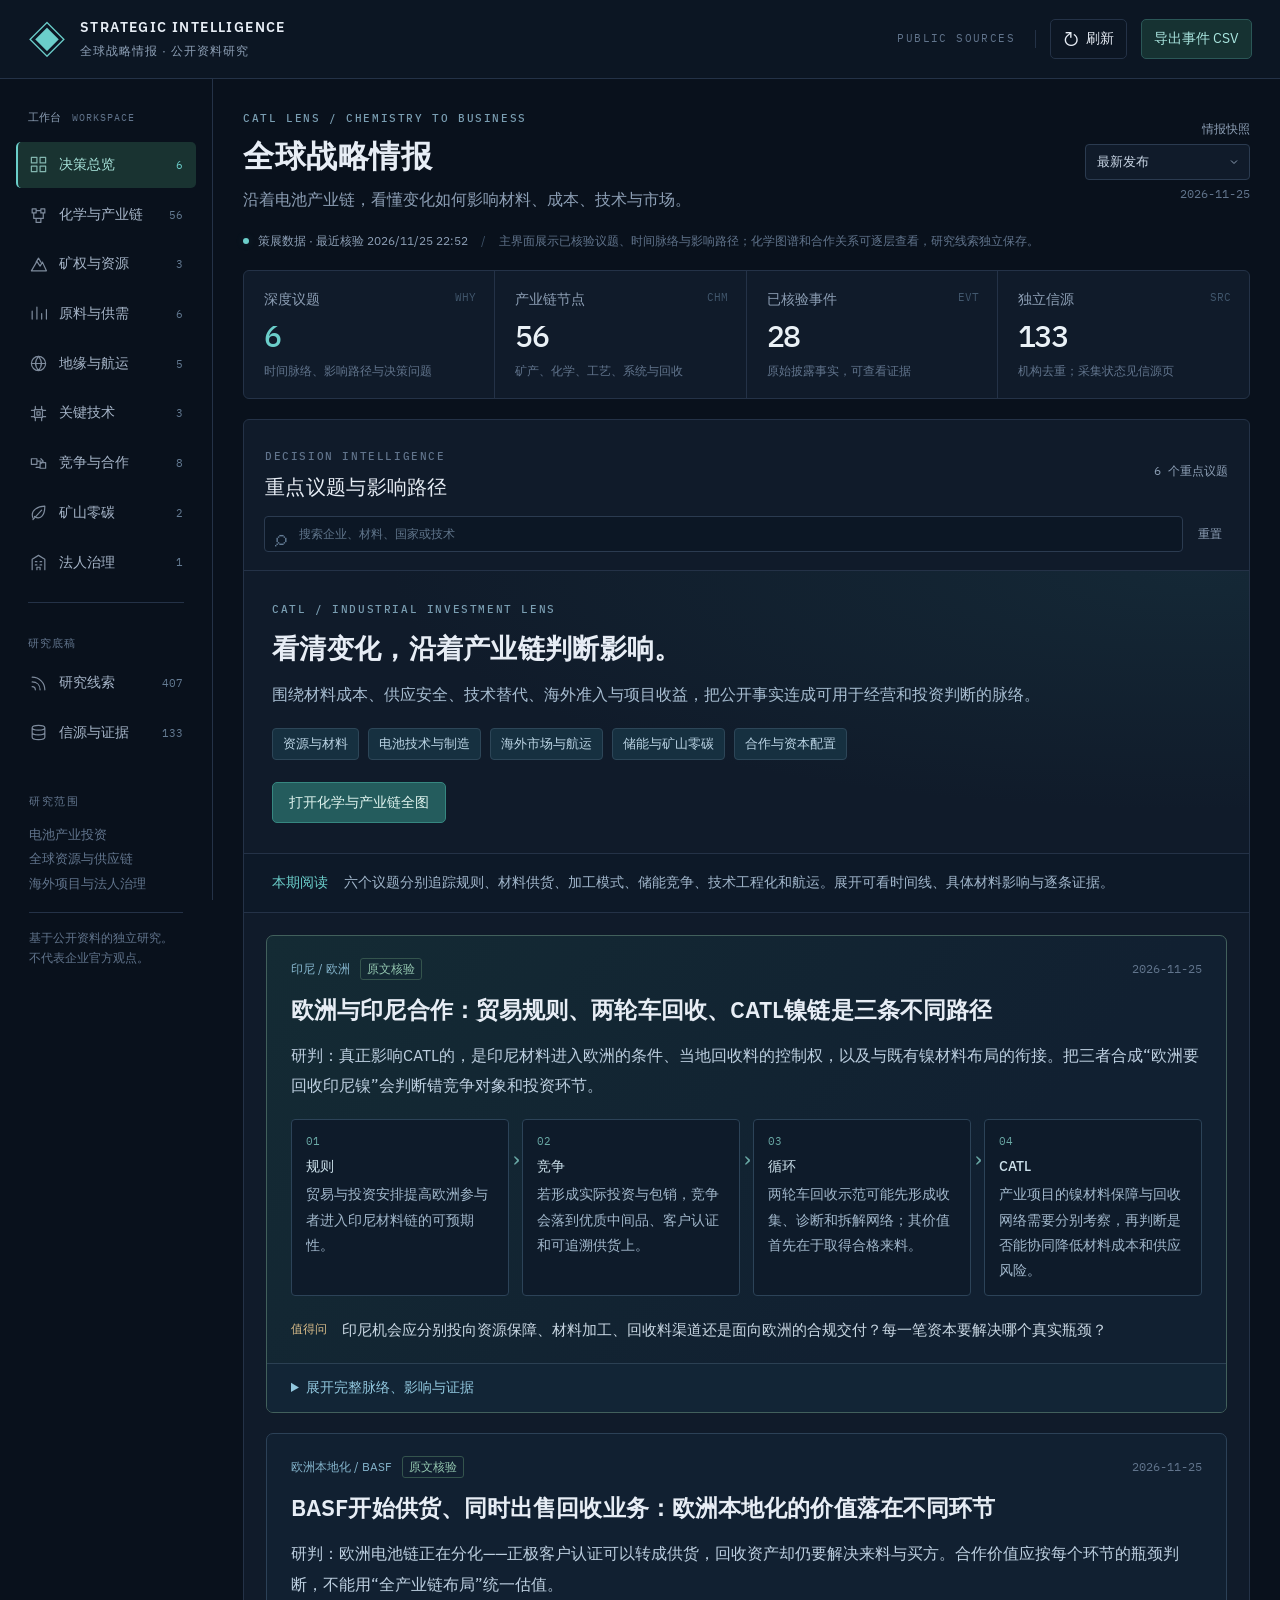
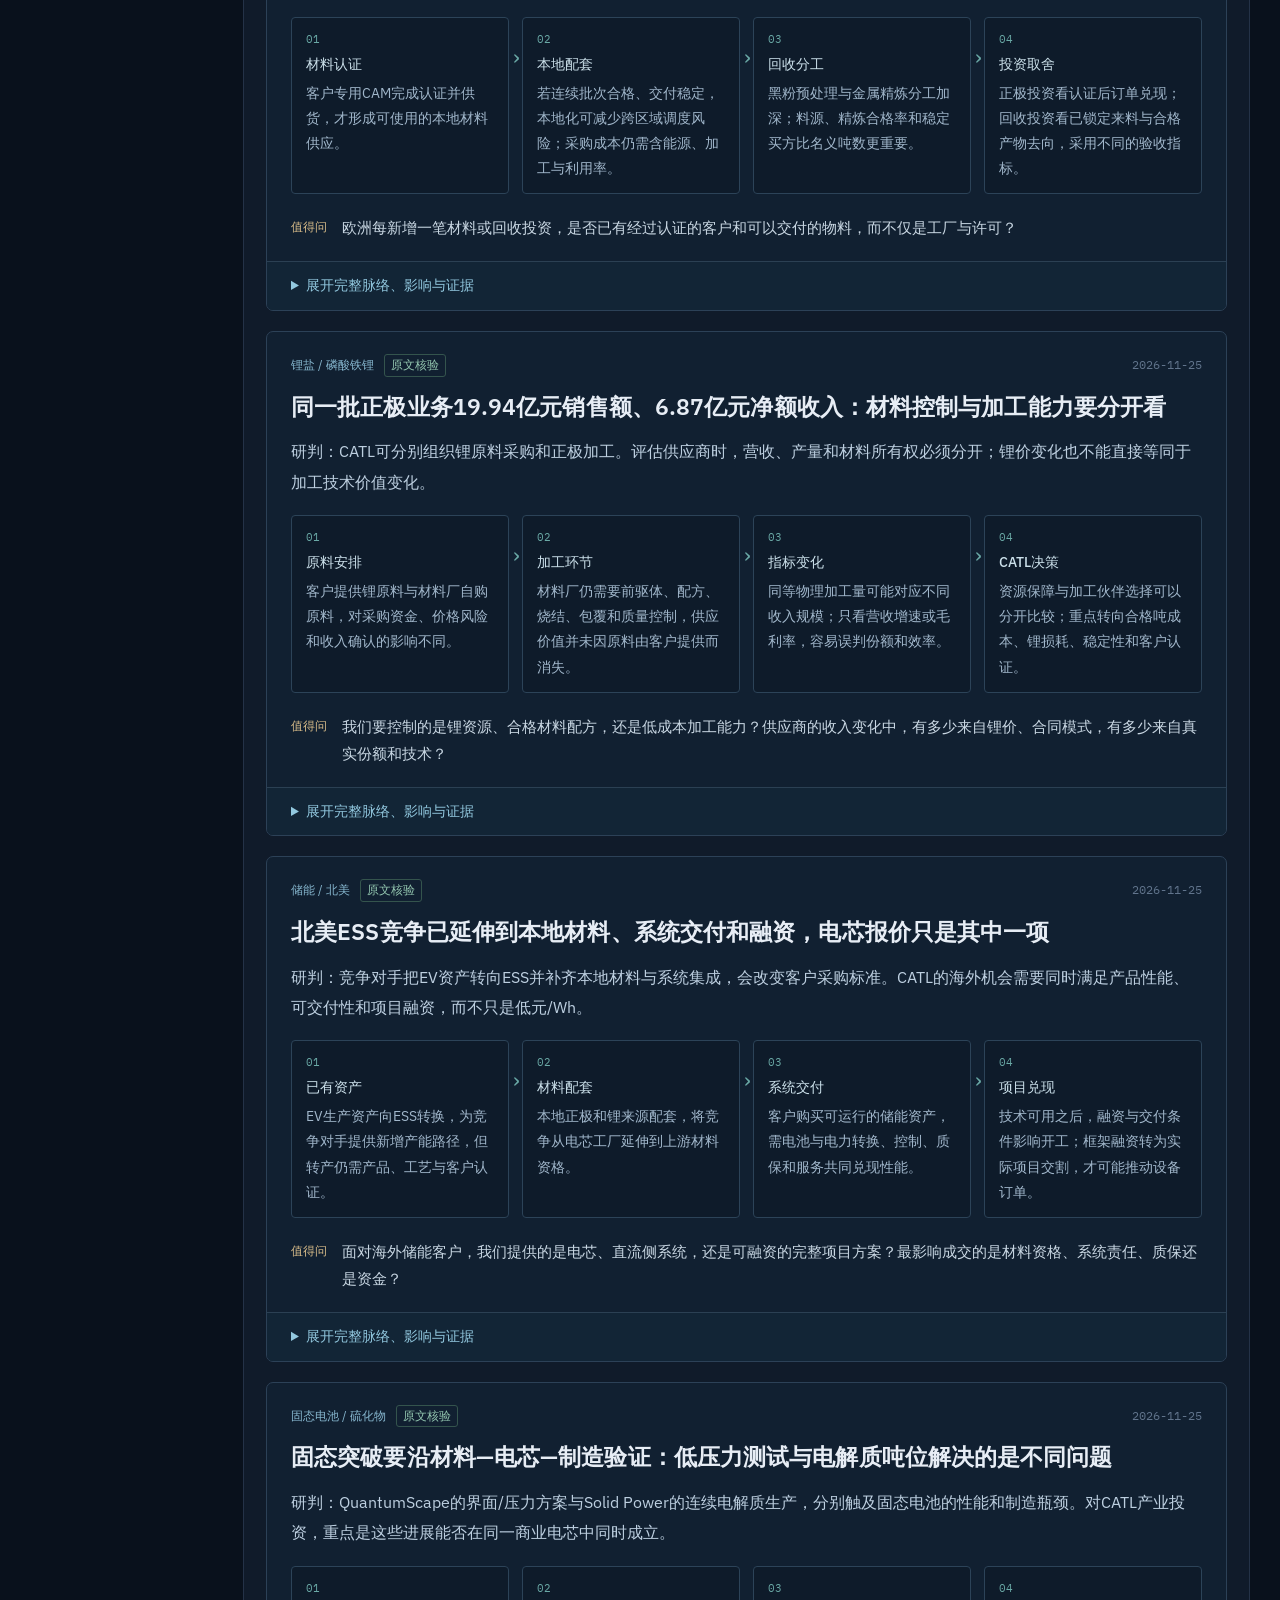
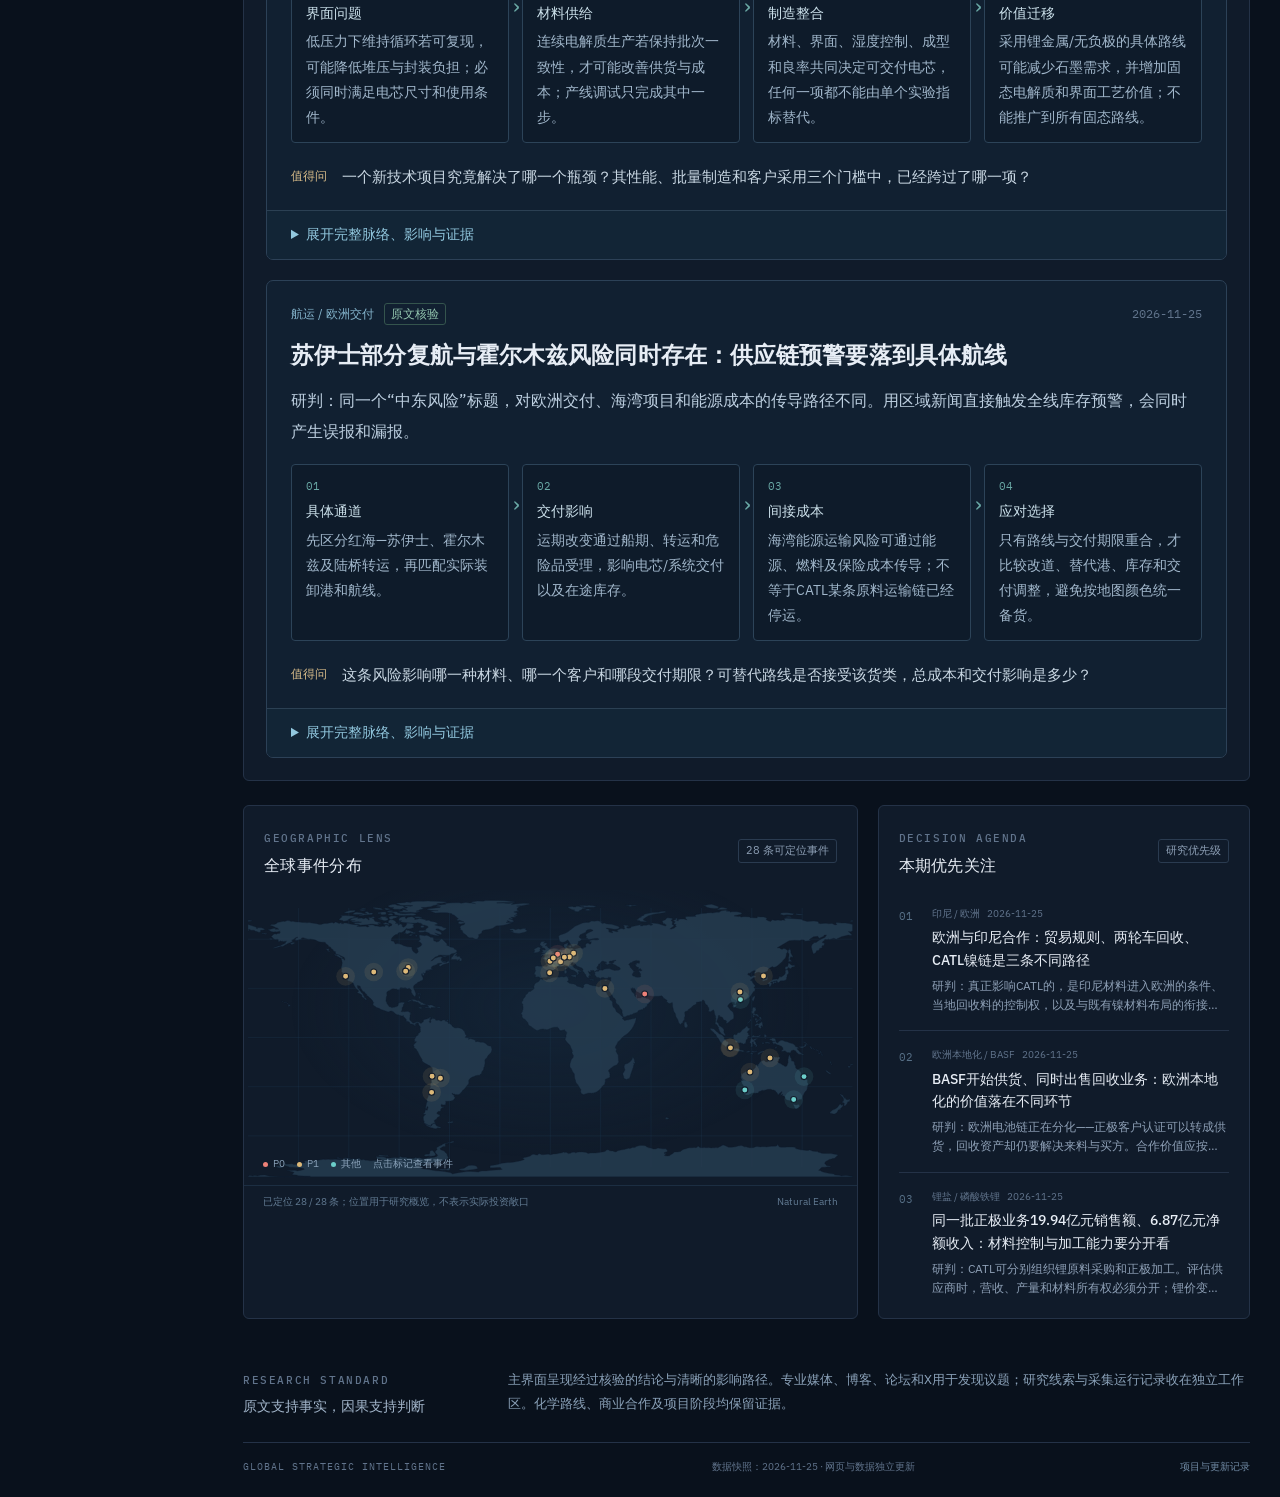
==== commit 26754d55: "Add evidence-linked battery chemistry map and strategic causal analysis" ====
--- a/index.html
+++ b/index.html
@@ -4,10 +4,12 @@
   <meta charset="utf-8">
   <meta name="viewport" content="width=device-width,initial-scale=1">
   <meta name="color-scheme" content="dark">
-  <meta name="description" content="面向电池产业投资的公开信息研究仪表盘，覆盖矿产、原料、航运、技术、竞争合作与法人治理。">
+  <meta name="description" content="从宁德时代产业投资视角，连接电池化学、供应链、技术与市场变化。提供可追溯的产业链图谱、合作关系与因果分析。">
   <title>全球战略情报 · Global Strategic Intelligence</title>
   <link rel="icon" href="assets/favicon.svg" type="image/svg+xml">
   <link rel="stylesheet" href="styles.css">
+  <link rel="stylesheet" href="intelligence.css">
+  <script src="intelligence.js" defer></script>
   <script src="app.js" defer></script>
 </head>
 <body>
@@ -24,12 +26,27 @@
     </aside>
     <main id="main" class="main">
       <section class="page-head">
-        <div><div class="eyebrow">GLOBAL OUTLOOK / BATTERY VALUE CHAIN</div><h1>全球战略情报</h1><p class="subtitle">从全球变化，看到产业链影响与投资问题。</p></div>
+        <div><div class="eyebrow">CATL LENS / CHEMISTRY TO BUSINESS</div><h1>全球战略情报</h1><p class="subtitle">沿着电池产业链，看懂变化如何影响材料、成本、技术与市场。</p></div>
         <div class="snapshot-control"><label for="snapshot">情报快照</label><select id="snapshot"><option value="latest">最新发布</option></select><span id="asof" class="mono">正在读取…</span></div>
       </section>
       <div id="notice" class="notice" role="status" hidden></div>
       <div id="freshness" class="freshness"><span class="status-dot"></span><span id="freshness-text">正在读取已发布数据</span><span class="freshness-divider">/</span><span id="scope-note">所有事件保留原始来源</span></div>
       <section id="stats" class="stats" aria-label="快照概览"></section>
+      <section class="panel workspace-panel">
+        <div class="workspace-top"><div><span class="small-kicker" id="section-kicker">INTELLIGENCE FEED</span><h2 id="section-title">全部战略事件</h2></div><div id="result-count" class="result-count"></div></div>
+        <form id="filters" class="filters" role="search">
+          <div class="search-wrap"><span aria-hidden="true">⌕</span><input id="search" type="search" autocomplete="off" placeholder="搜索企业、材料、国家或技术" aria-label="搜索情报"></div>
+          <select id="category" aria-label="按领域筛选"><option value="">全部领域</option></select>
+          <select id="source-mode" aria-label="按信源接入方式筛选" hidden><option value="">全部接入方式</option><option value="auto">自动采集</option><option value="research">检索核验</option><option value="registry">待主体映射</option></select>
+          <select id="source-tier" aria-label="按信源类型筛选" hidden><option value="">全部信源类型</option><option value="primary">原始披露</option><option value="research">专业研究</option><option value="media">专业媒体</option><option value="community">论坛社区</option></select>
+          <select id="feed-source" aria-label="按采集机构筛选" hidden><option value="">全部采集机构</option></select>
+          <select id="priority" aria-label="按研究优先级筛选"><option value="">全部优先级</option><option value="P0">P0 · 优先核实</option><option value="P1">P1 · 重点研究</option><option value="P2">P2 · 持续观察</option></select>
+          <select id="evidence" aria-label="按证据筛选"><option value="">全部证据</option><option value="primary">一手披露</option><option value="other">其他 / 待核验</option></select>
+          <select id="period" aria-label="按披露时间筛选"><option value="all">全部日期</option><option value="7">快照前7日</option><option value="30">快照前30日</option><option value="90">快照前90日</option></select>
+          <button id="reset" type="button" class="reset-button">重置</button>
+        </form>
+        <div id="content" class="content"><div class="loading-state"><div class="spinner"></div><p>正在读取公开信息快照…</p></div></div>
+      </section>
       <section id="overview" class="overview">
         <div class="panel map-panel">
           <div class="panel-head"><div><span class="small-kicker">GEOGRAPHIC LENS</span><h2>全球事件分布</h2></div><span id="map-count" class="tag">公开事件</span></div>
@@ -38,21 +55,7 @@
         </div>
         <div class="panel priorities-panel"><div class="panel-head"><div><span class="small-kicker">DECISION AGENDA</span><h2>本期优先关注</h2></div><span class="tag">研究优先级</span></div><div id="priorities"></div></div>
       </section>
-      <section class="panel workspace-panel">
-        <div class="workspace-top"><div><span class="small-kicker" id="section-kicker">INTELLIGENCE FEED</span><h2 id="section-title">全部战略事件</h2></div><div id="result-count" class="result-count"></div></div>
-        <form id="filters" class="filters" role="search">
-          <div class="search-wrap"><span aria-hidden="true">⌕</span><input id="search" type="search" autocomplete="off" placeholder="搜索企业、材料、国家或技术" aria-label="搜索情报"></div>
-          <select id="category" aria-label="按领域筛选"><option value="">全部领域</option></select>
-          <select id="source-mode" aria-label="按信源接入方式筛选" hidden><option value="">全部接入方式</option><option value="auto">自动采集</option><option value="research">检索核验</option><option value="registry">待主体映射</option></select>
-          <select id="feed-source" aria-label="按采集机构筛选" hidden><option value="">全部采集机构</option></select>
-          <select id="priority" aria-label="按研究优先级筛选"><option value="">全部优先级</option><option value="P0">P0 · 优先核实</option><option value="P1">P1 · 重点研究</option><option value="P2">P2 · 持续观察</option></select>
-          <select id="evidence" aria-label="按证据筛选"><option value="">全部证据</option><option value="primary">一手披露</option><option value="other">其他 / 待核验</option></select>
-          <select id="period" aria-label="按披露时间筛选"><option value="all">全部日期</option><option value="7">快照前7日</option><option value="30">快照前30日</option><option value="90">快照前90日</option></select>
-          <button id="reset" type="button" class="reset-button">重置</button>
-        </form>
-        <div id="content" class="content"><div class="loading-state"><div class="spinner"></div><p>正在读取公开信息快照…</p></div></div>
-      </section>
-      <section id="research-note" class="research-note"><div><span class="small-kicker">READING GUIDE</span><h3>事实、目标与研判分别呈现</h3></div><p>机构信源、自动采集和已核验情报分别统计。公开可查不等于已接入API，首次发现不等于新发生。规划产能与技术测试保留原始阶段；影响与建议属于研究判断。</p></section>
+      <section id="research-note" class="research-note"><div><span class="small-kicker">RESEARCH STANDARD</span><h3>原文支持事实，因果支持判断</h3></div><p>主界面呈现经过核验的结论与清晰的影响路径。专业媒体、博客、论坛和X用于发现议题；研究线索与采集运行记录收在独立工作区。化学路线、商业合作及项目阶段均保留证据。</p></section>
       <footer class="footer"><span>GLOBAL STRATEGIC INTELLIGENCE</span><span id="footer-date">公开数据 · 来源可追溯</span><a href="https://github.com/ShawnZUW/Global-Strategic-Intelligence" target="_blank" rel="noopener noreferrer">项目与更新记录</a></footer>
     </main>
   </div>
--- a/intelligence.css
+++ b/intelligence.css
@@ -0,0 +1,9 @@
+/* Industry analysis: readable narrative, focused detail, explicit evidence. */
+.story-drawer{width:min(900px,96vw)}.story-drawer .story-detail{padding:12px 0}.story-drawer .insight-thesis{margin:0 0 20px}.timeline-stage{font-size:11px;color:#6d91a8;border:1px solid #2d465b;border-radius:3px;padding:2px 6px}.material-exposure{min-width:700px}.material-exposure td:first-child{width:20%}.material-exposure th:first-child{width:20%}#main{scroll-margin-top:95px}
+.inline-refs{display:inline-flex;gap:5px;margin-left:6px;font-family:var(--mono);font-size:11px;vertical-align:baseline;flex-wrap:wrap}.inline-refs a{color:#74b6cb}.evidence-context{padding:11px 14px;background:#153135;border:1px solid #315155;border-radius:4px;color:#a5ccc9;font-size:13px;line-height:1.8;margin-bottom:22px}.structure-provenance{margin:0 24px 20px;font-size:13px;color:#87b9cf}.structure-provenance>summary{cursor:pointer}.node-connections{border-top:1px solid #304b5e;padding-top:16px}.node-connections h4{font-size:14px;color:#8bd0c9;font-weight:500}.node-connections ul{display:grid;grid-template-columns:1fr 1fr;gap:9px 30px;padding-left:20px;font-size:13px;color:#9db8cb;line-height:1.8}@media(max-width:720px){.node-connections ul{grid-template-columns:1fr}.structure-provenance{margin:0 17px 18px}}
+.route-thesis{font-size:14px;color:#adccda;line-height:1.8;margin:0 23px 14px;padding:12px 15px;background:#18323e;border-left:3px solid #5baaa7}.chain-logic-grid{display:grid;gap:20px;padding:24px}.chain-logic-card{border:1px solid #2f4b5e;border-radius:6px;padding:23px;background:#122536}.chain-logic-card>h3{font-size:21px;line-height:1.55;margin:9px 0 15px}.logic-thesis{font-size:16px;color:#bfd9e2;line-height:1.9}.chain-logic-card .cause-chain{grid-template-columns:repeat(auto-fit,minmax(170px,1fr))}@media(max-width:720px){.chain-logic-grid{padding:15px}.chain-logic-card{padding:17px}.chain-logic-card>h3{font-size:19px}.chain-logic-card .cause-chain{grid-template-columns:1fr 1fr}.logic-thesis{font-size:15px}.route-thesis{margin:0 14px 12px;font-size:13px}}
+.main{max-width:1920px;margin:0 auto;width:100%}.subtitle{font-size:16px;line-height:1.75;max-width:760px}.page-head{margin-bottom:18px}.freshness{font-size:12px}.stat-label{font-size:14px}.stat-note{font-size:12px;line-height:1.6}.stat-value{font-size:30px}.stat{padding:18px 20px}.workspace-panel{overflow:visible}.workspace-top{padding-top:22px}.workspace-panel>.content{border-radius:0 0 6px 6px;overflow:hidden}.workspace-panel h2{font-size:20px}.research-note{grid-template-columns:240px 1fr}.research-note p{font-size:13px;color:#8aa1b8}.overview{margin-top:24px}.nav-caption,.small-kicker{font-size:11px}.nav-count{font-size:11px}.nav-item{font-size:14px}.nav-secondary-title{padding:15px 12px 4px;font-size:11px;color:var(--faint);letter-spacing:1px}.decision-intro,.chain-intro{padding:30px 28px;border-bottom:1px solid var(--line);background:radial-gradient(ellipse at 95% 0,#204a5547,transparent 60%)}.decision-intro h2,.chain-intro h2{font-size:27px;line-height:1.45;font-weight:600;max-width:850px;margin:10px 0}.decision-intro>p,.chain-intro>p{font-size:16px;line-height:1.9;color:#a7bdd1;max-width:940px;margin:12px 0 18px}.decision-focus{display:flex;gap:9px;flex-wrap:wrap;margin:18px 0 22px}.decision-focus span{padding:5px 10px;background:#163040;border:1px solid #2d4658;border-radius:4px;color:#bad3e3;font-size:13px}.intel-action{border:1px solid #35556a;background:#132b3b;color:#a9d5e6;border-radius:5px;padding:9px 16px;font-size:14px;line-height:1.5}.intel-action.primary{background:#245c5d;color:#e0f4ef;border-color:#368780}.intel-action:hover{border-color:var(--accent);color:#d6fff8}.editorial-note{padding:17px 28px;background:#0d1928;border-bottom:1px solid var(--line);display:flex;gap:16px;line-height:1.7;font-size:14px;color:#a1b6cb}.editorial-note strong{color:var(--accent);font-weight:500;white-space:nowrap}.insight-list{padding:22px;display:grid;gap:20px}.insight-card{border:1px solid #2c4157;border-radius:7px;background:#112031;overflow:hidden}.insight-card.featured{border-color:#42605c;background:linear-gradient(130deg,#142b34,#112031 68%)}.insight-top{padding:22px 24px 0;display:flex;align-items:center;flex-wrap:wrap;gap:10px;font-size:12px}.insight-domain{color:#86b6ce}.insight-proof{color:#94c7b0;border:1px solid #34544d;border-radius:3px;padding:1px 6px}.insight-top time{margin-left:auto;color:var(--faint);font-family:var(--mono)}.insight-card>h3{font-size:23px;line-height:1.55;margin:12px 24px;font-weight:600;letter-spacing:.1px}.insight-thesis{font-size:16px;color:#bdcfe0;line-height:1.9;margin:0 24px 18px;max-width:1200px}.cause-chain{display:grid;grid-template-columns:repeat(auto-fit,minmax(170px,1fr));gap:13px;margin:14px 0}.cause-chain.compact{margin:18px 24px 20px}.cause-step{position:relative;padding:14px 14px 12px;border:1px solid #2c4358;background:#0e1b2a;border-radius:4px;min-width:0}.cause-step:not(:last-child):after{content:"›";position:absolute;right:-12px;top:22px;font-size:22px;color:#6aa9a6;z-index:1}.step-index{font:11px var(--mono);color:#6aa9a6;display:block;margin-bottom:5px}.cause-step strong{font-size:14px;font-weight:500;color:#cce1eb}.cause-step p{font-size:14px;line-height:1.8;color:#a1b7cb;margin:5px 0 0}.cause-chain.compact .cause-step p{display:-webkit-box;-webkit-line-clamp:4;-webkit-box-orient:vertical;overflow:hidden}.insight-question{display:flex;gap:15px;padding:0 24px 20px;align-items:flex-start}.insight-question>span{flex:none;font-size:12px;color:#dabd8a;padding-top:4px}.insight-question p{margin:0;font-size:15px;line-height:1.8;color:#c9d7e3}.insight-expand{border-top:1px solid #2b4053}.insight-expand>summary{padding:13px 24px;background:#122536;color:#92c8df;cursor:pointer;font-size:14px;list-style-position:inside}.insight-expand[open]>summary{border-bottom:1px solid #2b4053;color:#b9e2eb}.story-detail{padding:24px}.story-columns{display:grid;grid-template-columns:1fr 1fr;gap:25px}.intel-block{margin-bottom:23px}.intel-block h4,.intel-sources h4{font-size:14px;line-height:1.6;color:#80c9c4;font-weight:500;margin:0 0 10px}.intel-block p{font-size:15px;line-height:1.95;color:#b6c8d9;margin:7px 0}.intel-facts{padding-left:20px;margin:0;color:#b6c8d9;font-size:15px;line-height:1.9}.intel-facts li{margin:8px 0}.intel-facts li::marker{color:#709fba}.intel-facts strong{font-weight:500;color:#d6e6f0}.story-timeline{list-style:none;padding:0 0 0 17px;margin:14px 0;border-left:1px solid #3b5b6c}.story-timeline li{position:relative;padding:0 0 18px 14px}.story-timeline li:last-child{padding-bottom:1px}.story-timeline li:before{content:"";position:absolute;width:7px;height:7px;border-radius:50%;background:#79bcb6;top:6px;left:-21px}.story-timeline time{color:#8fc5d5;font:12px var(--mono)}.story-timeline p{margin:4px 0;font-size:15px;line-height:1.8}.exposure-grid{display:grid;grid-template-columns:repeat(auto-fit,minmax(200px,1fr));gap:12px}.exposure-item{border:1px solid #2d4356;border-radius:5px;padding:14px;background:#132637}.exposure-item strong{font-size:14px;color:#d1e4ee;font-weight:500}.exposure-item p{font-size:14px;margin-bottom:0}.counterpoint{border-left:3px solid #9a805c;padding:10px 16px;background:#2a271e55;border-radius:0 4px 4px 0}.counterpoint h4{color:#d4bc8c}.decision-question{background:#18383766;border:1px solid #315450;padding:16px;border-radius:5px}.decision-question p{color:#cce1df}.signal-table{border-collapse:collapse;width:100%;font-size:14px}.signal-table th{background:#14283a;color:#9dbcd3;text-align:left;padding:10px 12px;font-weight:500;border:1px solid #2b4153}.signal-table td{padding:12px;border:1px solid #2b4153;color:#aebfd1;line-height:1.8;vertical-align:top}.signal-table td:first-child{width:35%;color:#d0e1ec}.intel-sources{margin-top:20px;padding-top:17px;border-top:1px solid #2a3e51}.intel-sources ol{padding-left:20px;margin:8px 0;display:grid;gap:9px}.intel-sources li{font-size:13px;line-height:1.65;color:#87a1b8}.intel-sources a{color:#84b7d6;word-break:break-word}.intel-sources small{display:block;font-size:11px;color:#688199}.related-stories{padding:20px;border-bottom:1px solid var(--line);display:grid;gap:18px}.related-stories>h3{font-size:16px;color:#9fbacb;font-weight:500;margin:0}.evidence-archive>summary{padding:18px 22px;background:#101d2c;cursor:pointer;font-size:14px;color:#8ca9c1;border-bottom:1px solid var(--line)}.event-summary{font-size:14px;color:#9fb4c9}.event-impact p{font-size:14px}.event-impact .label{font-size:12px}.event-source{font-size:12px}.event-meta{font-size:12px}.event-detail-link{font-size:12px}.event-story-link{display:block;border:0;padding:8px 0 0;background:transparent;text-align:left;color:#84cfc7;font-size:13px;line-height:1.7}.chain-tabs{display:flex;gap:5px;flex-wrap:wrap;padding:16px 22px;border-bottom:1px solid var(--line);background:#0e1a28}.chain-tab{background:transparent;border:1px solid transparent;padding:9px 14px;color:#9db2c8;font-size:14px;border-radius:5px}.chain-tab.active{background:#193a42;border-color:#376569;color:#a4e0d6}.chain-tab:hover{color:#d8e7ee;background:#173043}.chain-tools{padding:18px 22px;display:flex;gap:16px;justify-content:space-between;align-items:center;flex-wrap:wrap}.route-buttons{display:flex;gap:7px;flex-wrap:wrap}.route-button{--route-color:#6bceca;background:#0f2030;border:1px solid #31465a;color:#93adbf;border-radius:4px;padding:7px 10px;font-size:13px}.route-button.active{border-color:var(--route-color);color:var(--route-color);background:#18313c}.chain-zoom{display:flex;gap:5px;margin-left:auto}.zoom-button,.graph-export{border:1px solid #304960;background:#132638;color:#9cc8db;border-radius:4px;padding:6px 10px;font-size:13px}.graph-export{margin-left:6px}.map-helper{padding:0 23px 13px;color:#809ab3;font-size:13px;line-height:1.7}.chain-flow-scroll{overflow:auto;border-block:1px solid #304457;scrollbar-width:thin;scrollbar-color:#416479 #0d1b28;max-height:1100px}.chain-svg{display:block;max-width:none;font-family:var(--font)}.chemical-node{cursor:pointer;outline:none}.chemical-node:hover rect,.chemical-node:focus rect{stroke:#b2e7e1;stroke-width:2.5}.node-detail{margin:22px;padding:22px;background:#132638;border:1px solid #345368;border-radius:6px;scroll-margin-top:100px}.node-detail>p{font-size:16px;line-height:1.9;color:#a3bacd;max-width:1000px}.node-detail h3{font-size:22px;margin:9px 0 13px;line-height:1.5}.node-stage{font-size:12px;color:#80bdc8}.chemical-formula{font-family:var(--mono);color:#8fd0db;font-size:19px;line-height:1.8;margin-bottom:14px;word-break:break-word}.node-detail .intel-block{display:inline-block;width:calc(50% - 15px);vertical-align:top;margin-right:14px;margin-bottom:14px}.node-detail .intel-block p{font-size:15px;margin:5px 0;line-height:1.9}.node-detail .intel-sources{display:block}.chain-reading{padding:2px 24px 25px}.chain-reading strong{font-size:14px;color:#a9d7d3;font-weight:500}.chain-reading p{font-size:14px;line-height:1.9;color:#8ba7bc;max-width:1100px}.structure-grid{display:grid;grid-template-columns:repeat(3,minmax(0,1fr));gap:17px;padding:24px 24px 0}.structure-card{padding:17px;border:1px solid #2f485c;background:#132537;border-radius:6px}.structure-sketch{width:100%;height:auto;display:block}.structure-card h3{font-size:17px;font-weight:500;margin:10px 0;color:#d4e7f0}.structure-card p{font-size:14px;line-height:1.85;color:#a0b7cb;margin:0}.diagram-caption{font-size:12px;line-height:1.7;color:#8096ab;margin:13px 24px 20px}.glossary-grid{display:grid;grid-template-columns:repeat(2,minmax(0,1fr));gap:17px;padding:0 24px 24px}.glossary-card{border:1px solid #2b4358;background:#102131;border-radius:6px;padding:20px}.glossary-card h3{font-size:18px;color:#d4e5ef;margin:0 0 8px;line-height:1.6}.glossary-card .chemical-formula{font-size:18px;margin-bottom:7px}.glossary-card p{font-size:15px;line-height:1.9;color:#a9bed2;margin:8px 0}.glossary-card .glossary-distinction{border-left:2px solid #8c7659;padding-left:11px;color:#d3b98f}.small-evidence>summary{font-size:12px;color:#85adc7;cursor:pointer}.small-evidence .intel-sources{margin-top:9px;padding-top:8px}.partner-grid{display:grid;grid-template-columns:repeat(2,minmax(0,1fr));gap:18px;padding:22px}.partner-card{border:1px solid #2f4b5c;border-radius:6px;padding:21px;background:#122537}.partner-card h3{font-size:19px;line-height:1.6;margin:8px 0}.partner-kind{font-size:12px;color:#83b6c9}.partner-status{display:inline-block;color:#afcfb3;font-size:12px;padding:3px 7px;border:1px solid #3b5b4e;border-radius:3px;margin:2px 0 16px}.partner-card .intel-block{margin-bottom:14px}.partner-card .intel-block p{font-size:14px}.partner-card .intel-block h4{font-size:13px;margin-bottom:6px}.comparison-lead{padding:24px;font-size:16px;line-height:1.9;color:#b5cbdc;background:#152a3b}.pack-table{border-collapse:collapse;width:100%;min-width:780px;table-layout:fixed}.pack-table th{font-size:14px;text-align:left;color:#9fc9da;background:#102131;border:1px solid #294358;padding:15px 18px;font-weight:500}.pack-table td{padding:17px 18px;vertical-align:top;border:1px solid #294358;font-size:15px;line-height:1.9;color:#b1c5d7}.pack-table td:first-child{color:#d0e1eb;font-weight:500;width:15%}.pack-table th:first-child{width:16%}.system-boundaries{display:grid;gap:20px;padding:25px}.system-boundaries section{border:1px solid #314c60;border-radius:6px;padding:20px;background:#132738}.system-boundaries h3{font-size:18px;margin:0 0 15px;color:#b7dbe6}.system-path{display:flex;flex-wrap:wrap;gap:20px}.system-path span{padding:8px 11px;border:1px solid #426073;background:#1b3547;border-radius:4px;font-size:14px;position:relative}.system-path span:not(:last-child):after{content:"›";position:absolute;right:-16px;font-size:19px;color:#72bbb5;top:5px}.system-boundaries p{font-size:14px;line-height:1.9;color:#99b2c7;margin:14px 0 0}.chain-view>.intel-sources{margin:22px;padding:20px}.social-grid{display:grid;grid-template-columns:repeat(3,minmax(0,1fr));gap:15px;padding:22px}.social-card{border:1px solid #2c4456;border-radius:5px;padding:16px;background:#122435}.social-card>a:first-child{font-size:15px}.social-card p{font-size:14px;line-height:1.8;color:#9db4c9;margin:10px 0}.social-card small{display:block;color:#7e99b1;font-size:12px;line-height:1.7;margin:6px 0}.social-proof{display:block;font-size:12px;color:#83b7c8}.source-type-badge{font-size:11px;color:#b8b1cd;margin-top:6px}.research-tier{font-size:12px;padding:15px 21px;color:#8ba7bc;line-height:1.8}.stats .stat-code{font-size:11px}.source-totals{grid-template-columns:repeat(auto-fit,minmax(180px,1fr))}.source-totals .source-total strong{font-size:24px}.catalog-table td{font-size:14px}.catalog-table .source-note small{font-size:12px}.catalog-table th{font-size:13px}.catalog-table a{font-size:14px}.catalog-table .source-note{line-height:1.8}.catalog-table .source-status{font-size:12px}
+@media(min-width:1600px){.insight-list{grid-template-columns:1fr 1fr}.insight-card.featured{grid-column:1/-1}.insight-list .insight-card:not(.featured) .cause-chain{grid-template-columns:1fr 1fr}.insight-list .insight-card:not(.featured) .story-columns{grid-template-columns:1fr}.insight-card:has(.insight-expand[open]){grid-column:1/-1}}
+@media(max-width:1200px){.structure-grid{gap:12px;padding:20px 20px 0}.structure-card{padding:13px}.structure-card h3{font-size:16px}.chain-intro h2,.decision-intro h2{font-size:24px}.social-grid{grid-template-columns:1fr 1fr}.cause-chain{grid-template-columns:1fr 1fr}.cause-step:nth-child(2n):after{display:none}.story-columns{grid-template-columns:1fr}.node-detail .intel-block{width:100%;margin-right:0}}
+@media(max-width:720px){.subtitle{font-size:13px;max-width:270px}.page-head h1{font-size:25px}.page-head{gap:8px}.stat-label{font-size:12px}.stat-value{font-size:27px}.stat-note{font-size:11px}.nav-item{font-size:13px}.nav-secondary-title{display:none}.workspace-top{padding:18px 16px}.workspace-panel h2{font-size:18px}.decision-intro,.chain-intro{padding:23px 17px}.decision-intro h2,.chain-intro h2{font-size:23px;margin:8px 0 12px}.decision-intro>p,.chain-intro>p{font-size:15px;line-height:1.9}.decision-focus{gap:6px}.decision-focus span{font-size:12px;padding:4px 8px}.editorial-note{padding:15px 17px;font-size:13px;display:block}.editorial-note strong{display:block;margin-bottom:5px}.insight-list{padding:12px;gap:14px}.insight-top{padding:17px 16px 0;gap:6px;font-size:11px}.insight-card>h3{font-size:20px;margin:10px 16px}.insight-thesis{font-size:15px;margin:0 16px 16px}.cause-chain.compact{margin:15px 16px}.cause-step{padding:11px}.cause-step p{font-size:13px}.cause-step strong{font-size:13px}.insight-question{padding:0 16px 17px;display:block}.insight-question>span{display:block;margin-bottom:4px}.insight-question p{font-size:14px}.insight-expand>summary{padding:13px 16px;font-size:13px}.story-detail{padding:18px 16px}.story-columns{gap:0}.intel-block p,.intel-facts{font-size:14px}.intel-block h4{font-size:14px}.story-timeline p{font-size:14px}.signal-table{font-size:13px}.signal-table th,.signal-table td{padding:9px}.exposure-grid{grid-template-columns:1fr}.intel-sources li{font-size:12px}.chain-tabs{padding:12px;gap:4px}.chain-tab{font-size:12px;padding:8px}.chain-tools{padding:15px 12px;gap:12px}.route-button{font-size:12px;padding:6px 8px}.chain-zoom{margin-left:0}.map-helper{padding:0 14px 12px;font-size:12px}.chain-flow-scroll{max-height:770px}.node-detail{margin:15px;padding:17px;scroll-margin-top:75px}.node-detail h3{font-size:21px}.node-detail>p{font-size:14px}.node-detail .intel-block p{font-size:14px}.chain-reading{padding:0 17px 20px}.chain-reading p{font-size:13px}.structure-grid{grid-template-columns:1fr;padding:17px 17px 0;gap:14px}.structure-card{padding:17px}.structure-sketch{max-height:160px}.structure-card h3{font-size:18px}.structure-card p{font-size:14px}.diagram-caption{margin:13px 17px 18px}.glossary-grid{grid-template-columns:1fr;padding:0 17px 20px;gap:14px}.glossary-card{padding:17px}.glossary-card p{font-size:14px}.partner-grid{grid-template-columns:1fr;padding:16px;gap:14px}.partner-card{padding:17px}.partner-card h3{font-size:19px}.pack-table td{font-size:14px;padding:13px}.comparison-lead{padding:19px 17px;font-size:15px}.system-boundaries{padding:17px;gap:15px}.system-boundaries section{padding:16px}.system-path{gap:16px}.system-path span{font-size:12px;padding:7px}.system-path span:not(:last-child):after{right:-13px}.social-grid{grid-template-columns:1fr;padding:16px}.related-stories{padding:12px}.event-summary,.event-impact p{font-size:14px}.evidence-archive>summary{padding:16px;font-size:13px}.research-note p{font-size:12px}}
+@media print{.sidebar,.topbar,.filters,.snapshot-control,.chain-tools,.chain-tabs,.footer,.drawer,.drawer-backdrop{display:none!important}body{background:white;color:#142637}.main{padding:0}.chain-svg{width:100%!important;min-width:0!important}.chain-flow-scroll{overflow:visible;max-height:none}.insight-expand:not([open])>.story-detail{display:block}.insight-card{break-inside:avoid}.intel-sources a{color:#284f68}}
